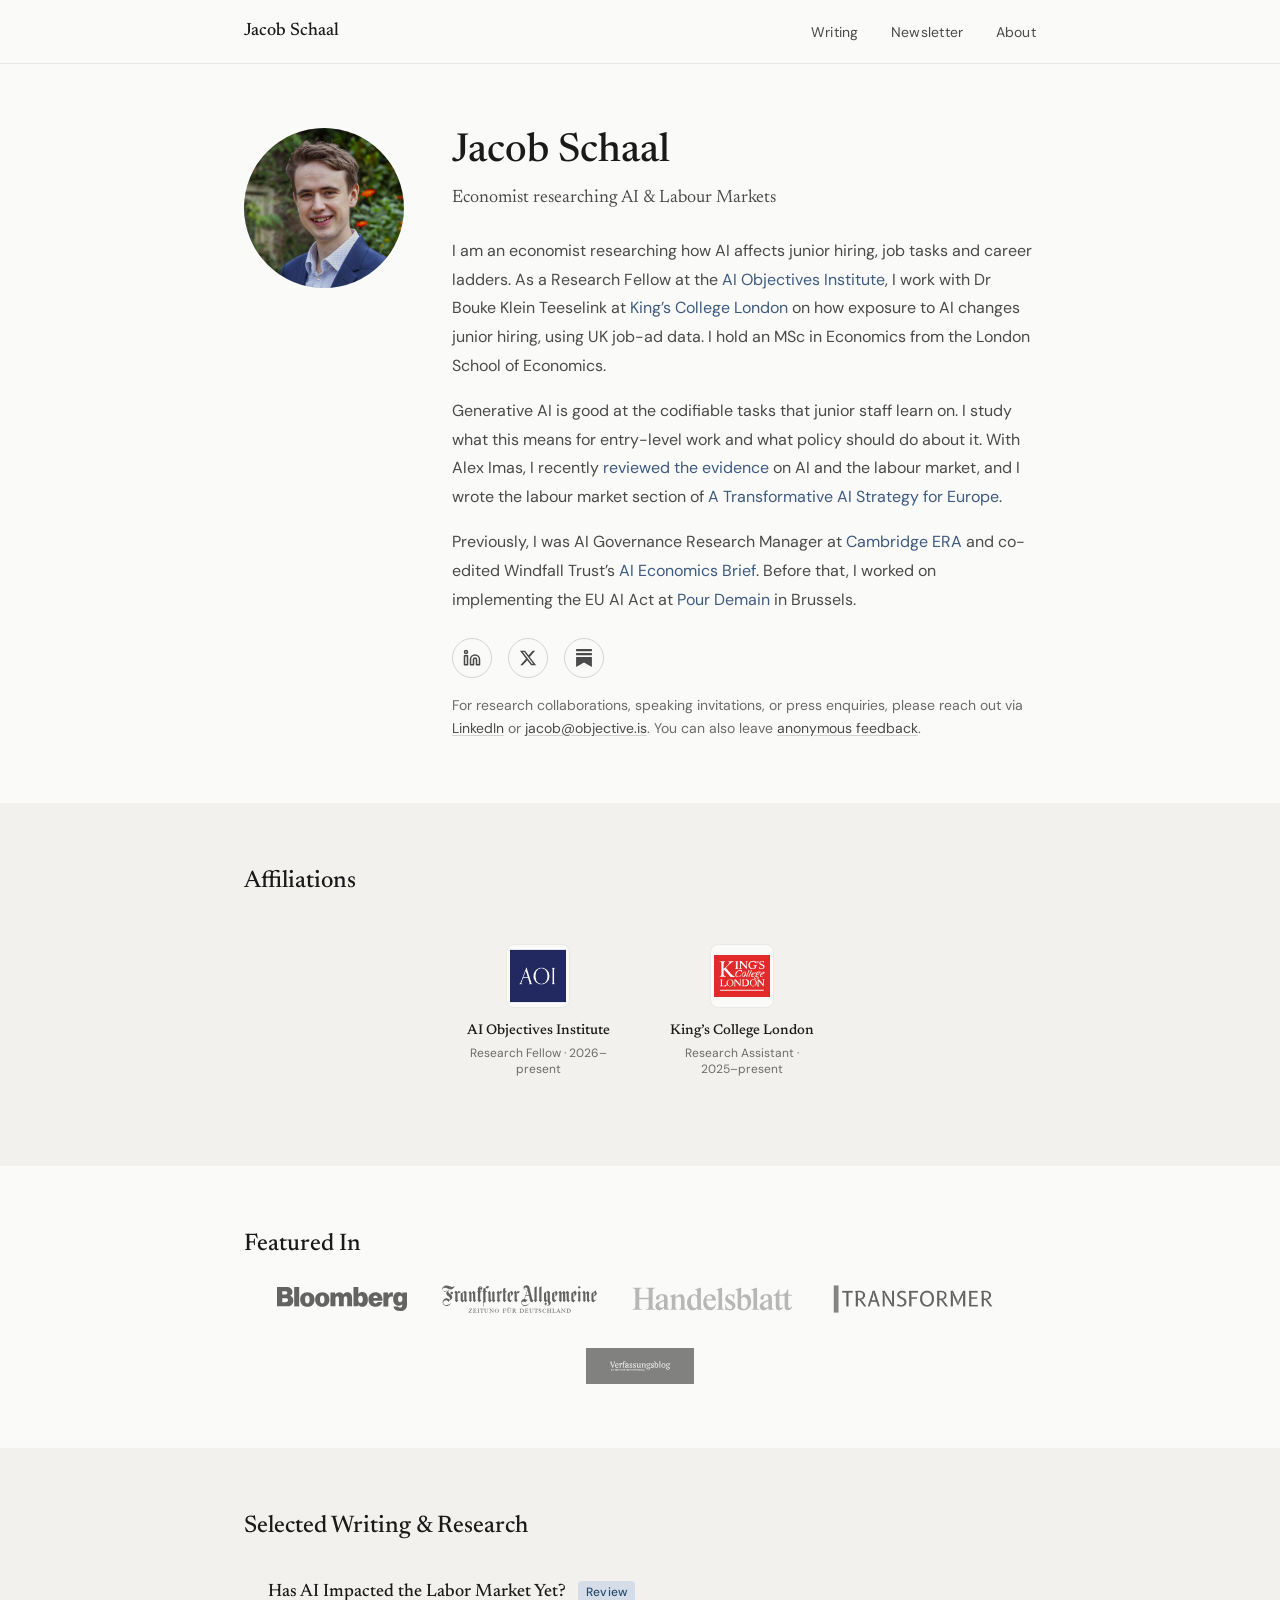
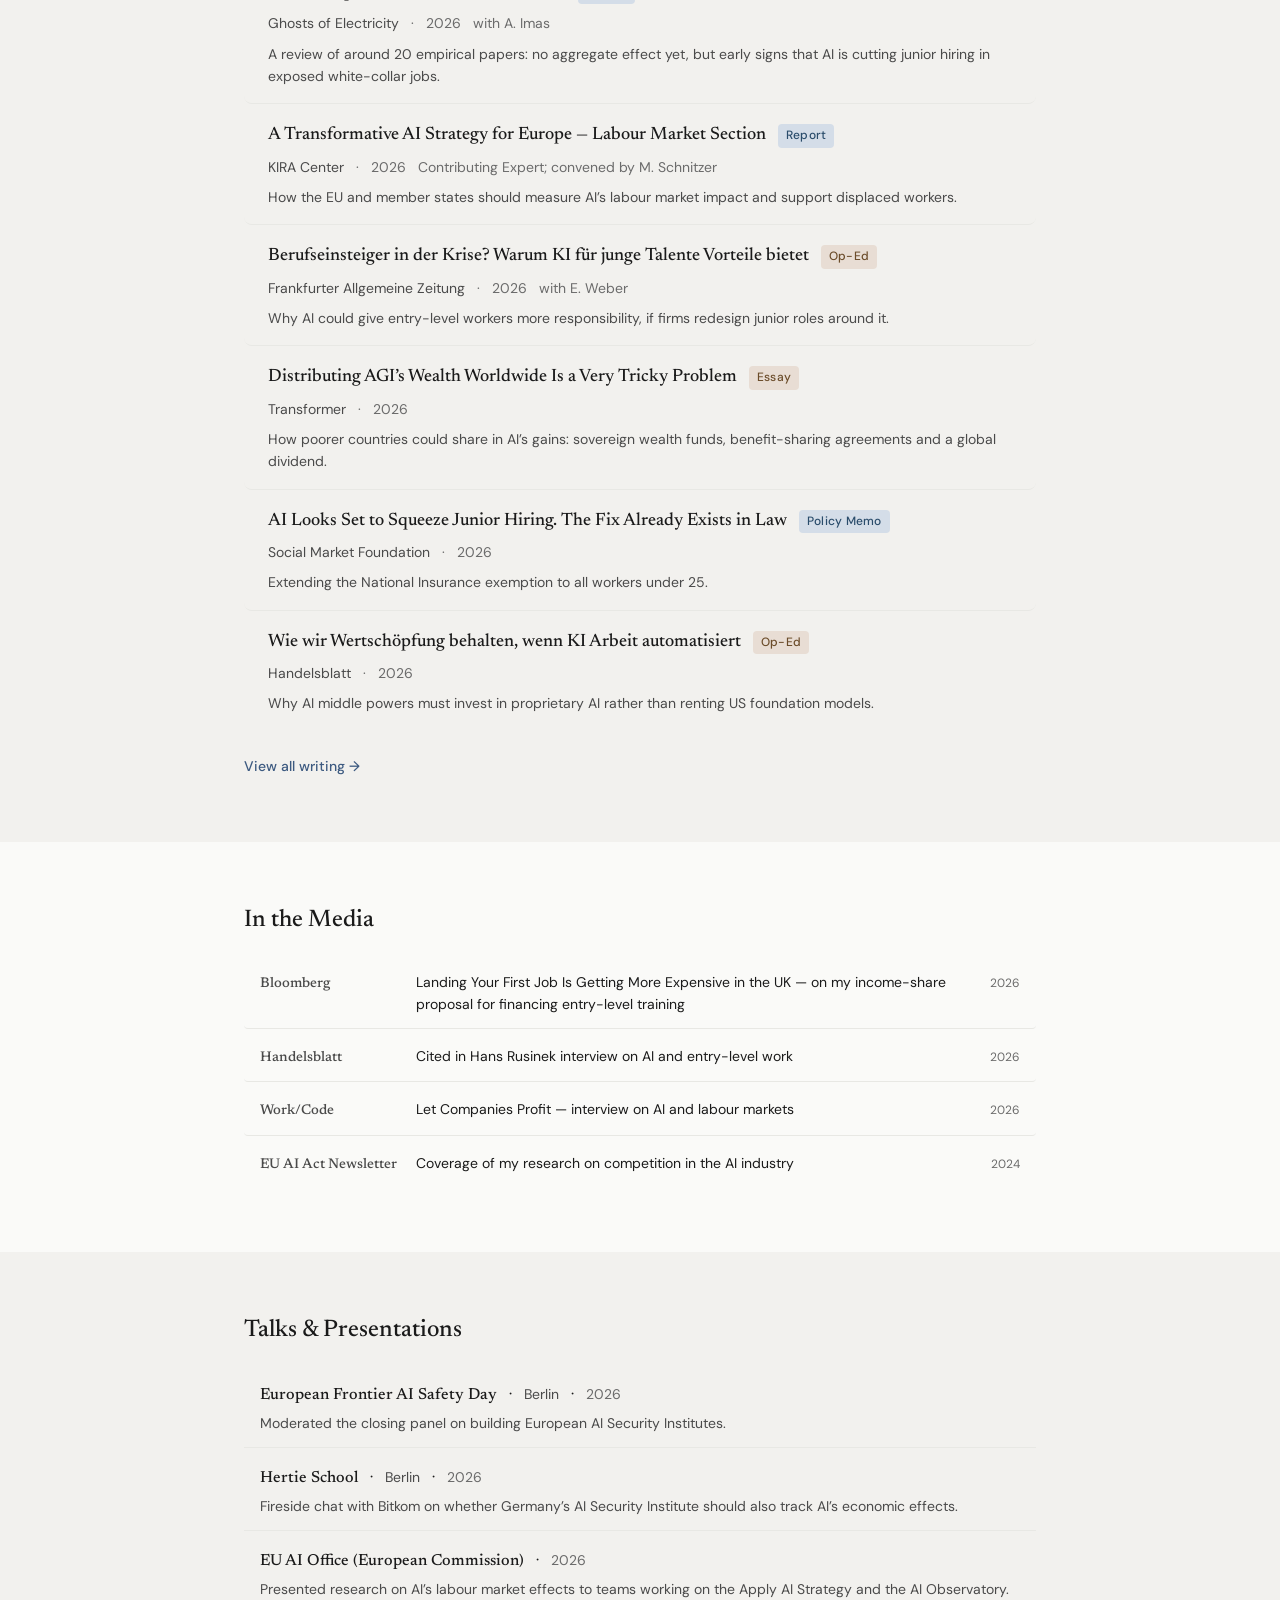
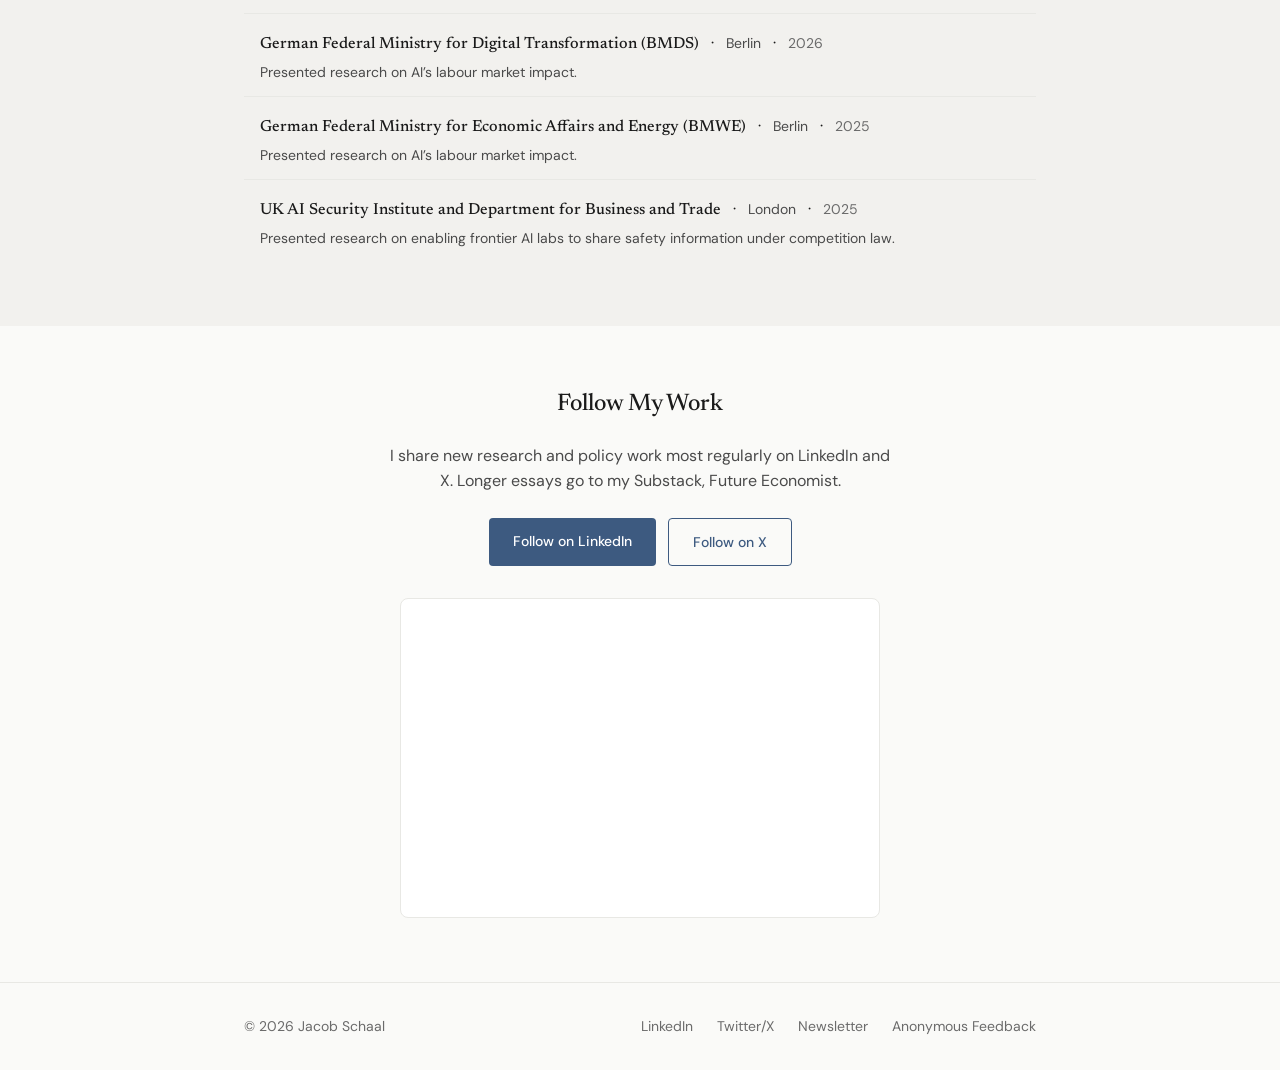
==== index.html @ 90c82501 "Trim homepage lists; KIRA Center as TAI venue; EU AI Office talk; drop TAI from logo bar Co-Authored" ====
<!DOCTYPE html>
<html lang="en">
<head>
  <meta charset="UTF-8">
  <meta name="viewport" content="width=device-width, initial-scale=1.0">
  <meta name="description" content="Jacob Schaal is an economist researching how AI affects junior hiring and job tasks, at the AI Objectives Institute and King's College London.">
  <title>Jacob Schaal — Economist, AI &amp; Labour Markets</title>
  <meta property="og:type" content="profile">
  <meta property="og:title" content="Jacob Schaal — Economist, AI &amp; Labour Markets">
  <meta property="og:description" content="Researching how AI affects junior hiring and job tasks, at the AI Objectives Institute and King's College London.">
  <meta property="og:url" content="https://jacobschaal.com/">
  <meta property="og:image" content="https://jacobschaal.com/assets/photo/portrait.jpg">
  <meta name="twitter:card" content="summary">
  <meta name="twitter:site" content="@FutureEconJacob">
  <script type="application/ld+json">
  {
    "@context": "https://schema.org",
    "@type": "Person",
    "name": "Jacob Schaal",
    "url": "https://jacobschaal.com/",
    "image": "https://jacobschaal.com/assets/photo/portrait.jpg",
    "jobTitle": "Economist",
    "description": "Economist researching how AI affects junior hiring, job tasks and career ladders.",
    "affiliation": [
      { "@type": "Organization", "name": "AI Objectives Institute", "url": "https://ai.objectives.institute/" },
      { "@type": "CollegeOrUniversity", "name": "King's College London", "url": "https://www.kcl.ac.uk/" }
    ],
    "alumniOf": [
      { "@type": "CollegeOrUniversity", "name": "London School of Economics and Political Science" },
      { "@type": "CollegeOrUniversity", "name": "Ludwig-Maximilians-Universität München" }
    ],
    "knowsAbout": ["Economics of artificial intelligence", "Labour economics", "AI governance"],
    "sameAs": [
      "https://www.linkedin.com/in/jacobschaal",
      "https://x.com/FutureEconJacob",
      "https://futureecon.substack.com/"
    ]
  }
  </script>
  <link rel="stylesheet" href="css/tokens.css">
  <link rel="stylesheet" href="css/base.css">
  <link rel="stylesheet" href="css/components.css">
  <link rel="stylesheet" href="css/responsive.css">
  <link rel="canonical" href="https://jacobschaal.com/" />
</head>
<body>

  <!-- Navigation -->
  <nav class="nav" role="navigation" aria-label="Main navigation">
    <div class="container nav__inner">
      <a href="./index.html" class="nav__logo">Jacob Schaal</a>
      <button class="nav__toggle" aria-label="Toggle menu" aria-expanded="false">
        <span class="nav__toggle-bar"></span>
        <span class="nav__toggle-bar"></span>
        <span class="nav__toggle-bar"></span>
      </button>
      <ul class="nav__links">
        <li><a href="./writing/index.html">Writing</a></li>
        <li><a href="https://futureecon.substack.com/" target="_blank" rel="noopener">Newsletter</a></li>
        <li><a href="./about/index.html">About</a></li>
      </ul>
    </div>
  </nav>

  <!-- Section 1: Hero -->
  <section id="hero" class="hero">
    <div class="container hero__inner">
      <div class="hero__photo">
        <img src="assets/photo/portrait.jpg" alt="Jacob Schaal">
      </div>
      <div class="hero__content">
        <h1 class="hero__name">Jacob Schaal</h1>
        <p class="hero__tagline">Economist researching AI &amp; Labour Markets</p>
        <div class="hero__bio">

          <p>I am an economist researching how AI affects junior hiring, job tasks
          and career ladders. As a Research Fellow at the
          <a href="https://ai.objectives.institute/" target="_blank" rel="noopener">AI Objectives Institute</a>,
          I work with Dr Bouke Klein Teeselink at
          <a href="https://www.kcl.ac.uk/" target="_blank" rel="noopener">King&rsquo;s College London</a>
          on how exposure to AI changes junior hiring, using UK job-ad data. I hold an MSc in Economics from the London School of Economics.</p>

          <p>Generative AI is good at the codifiable tasks that junior staff learn on. I study
          what this means for entry-level work and what policy should do about it. With Alex Imas, I recently
          <a href="https://aleximas.substack.com/p/has-ai-impacted-the-labor-market" target="_blank" rel="noopener">reviewed the evidence</a>
          on AI and the labour market, and I wrote the labour market section of
          <a href="https://transformative-ai.eu/" target="_blank" rel="noopener">A Transformative AI Strategy for Europe</a>.</p>

          <p>Previously, I was AI Governance Research Manager at
          <a href="https://www.erafellowship.org/" target="_blank" rel="noopener">Cambridge ERA</a> and
          co-edited Windfall Trust&rsquo;s
          <a href="https://windfalltrust.substack.com/s/ai-economics-brief" target="_blank" rel="noopener">AI Economics Brief</a>.
          Before that, I worked on implementing the EU AI Act at
          <a href="https://www.pourdemain.ngo/en" target="_blank" rel="noopener">Pour Demain</a> in Brussels.</p>
        </div>
        <div class="hero__social">
          <a href="https://www.linkedin.com/in/jacobschaal" aria-label="LinkedIn" target="_blank" rel="noopener">
            <svg viewBox="0 0 24 24" fill="none" stroke="currentColor" stroke-width="2" stroke-linecap="round" stroke-linejoin="round"><path d="M16 8a6 6 0 0 1 6 6v7h-4v-7a2 2 0 0 0-2-2 2 2 0 0 0-2 2v7h-4v-7a6 6 0 0 1 6-6z"/><rect x="2" y="9" width="4" height="12"/><circle cx="4" cy="4" r="2"/></svg>
          </a>
          <a href="https://x.com/FutureEconJacob" aria-label="Twitter/X" target="_blank" rel="noopener">
            <svg viewBox="0 0 24 24" fill="currentColor"><path d="M18.244 2.25h3.308l-7.227 8.26 8.502 11.24H16.17l-5.214-6.817L4.99 21.75H1.68l7.73-8.835L1.254 2.25H8.08l4.713 6.231zm-1.161 17.52h1.833L7.084 4.126H5.117z"/></svg>
          </a>
          <a href="https://futureecon.substack.com/" aria-label="Substack" target="_blank" rel="noopener">
            <svg viewBox="0 0 24 24" fill="currentColor"><path d="M22.539 8.242H1.46V5.406h21.08zM1.46 10.812V24L12 18.11 22.54 24V10.812zM22.54 0H1.46v2.836h21.08z"/></svg>
          </a>
        </div>
        <p class="hero__contact">For research collaborations, speaking invitations, or press enquiries, please reach out via <a href="https://www.linkedin.com/in/jacobschaal" target="_blank" rel="noopener">LinkedIn</a> or <a href="#" class="js-email" data-name="jacob" data-domain="objective.is">email</a>. You can also leave <a href="https://admonymous.co/jacobsch" target="_blank" rel="noopener">anonymous feedback</a>.</p>
      </div>
    </div>
  </section>

  <!-- Section 2: Affiliations -->
  <section id="affiliations" class="section--alt">
    <div class="container">
      <h2>Affiliations</h2>
      <div class="affiliations__grid">

        <a class="affiliation-card" href="https://ai.objectives.institute/" target="_blank" rel="noopener">
          <div class="affiliation-card__logo">
            <img src="assets/logos/aoi.png" alt="AI Objectives Institute" onerror="this.style.display='none';this.nextElementSibling.style.display='block';">
            <span style="display:none;">AOI</span>
          </div>
          <div class="affiliation-card__institution">AI Objectives Institute</div>
          <div class="affiliation-card__role">Research Fellow &middot; 2026&ndash;present</div>
        </a>

        <a class="affiliation-card" href="https://www.kcl.ac.uk/" target="_blank" rel="noopener">
          <div class="affiliation-card__logo">
            <img src="assets/logos/kcl.svg" alt="King's College London" onerror="this.style.display='none';this.nextElementSibling.style.display='block';">
            <span style="display:none;">King&rsquo;s College London</span>
          </div>
          <div class="affiliation-card__institution">King&rsquo;s College London</div>
          <div class="affiliation-card__role">Research Assistant &middot; 2025&ndash;present</div>
        </a>

      </div>
    </div>
  </section>

  <!-- Section 3: Featured In -->
  <section id="featured">
    <div class="container">
      <h2>Featured In</h2>
      <div class="logo-bar">
        <a class="logo-bar__item logo-bar__item--wordmark" href="https://www.bloomberg.com/news/articles/2026-08-16/landing-your-first-job-is-getting-more-expensive-in-the-uk" aria-label="Bloomberg" target="_blank" rel="noopener">
          <img src="assets/logos/bloomberg.svg" alt="Bloomberg" onerror="this.style.display='none';this.nextElementSibling.style.display='inline-block';">
          <span class="logo-bar__text" style="display:none;">Bloomberg</span>
        </a>
        <a class="logo-bar__item logo-bar__item--script" href="https://www.faz.net/pro/digitalwirtschaft/zukunft-der-arbeit/arbeitsmarkt-deutschland-muss-auf-automatisierung-von-einstiegsstellen-reagieren-110757587.html" aria-label="Frankfurter Allgemeine Zeitung" target="_blank" rel="noopener">
          <img src="assets/logos/faz-wordmark.svg" alt="FAZ" onerror="this.style.display='none';this.nextElementSibling.style.display='inline-block';">
          <span class="logo-bar__text" style="display:none;">FAZ</span>
        </a>
        <a class="logo-bar__item logo-bar__item--wordmark" href="https://www.handelsblatt.com/meinung/gastbeitraege/gastkommentar-wie-wir-wertschoepfung-behalten-wenn-ki-arbeit-automatisiert-1/100185402.html" aria-label="Handelsblatt" target="_blank" rel="noopener">
          <img src="assets/logos/handelsblatt.svg" alt="Handelsblatt" onerror="this.style.display='none';this.nextElementSibling.style.display='inline-block';">
          <span class="logo-bar__text" style="display:none;">Handelsblatt</span>
        </a>
        <a class="logo-bar__item logo-bar__item--script" href="https://www.transformernews.ai/p/distributing-agi-wealth-worldwide-difficult" aria-label="Transformer" target="_blank" rel="noopener">
          <img src="assets/logos/transformer.png" alt="Transformer" onerror="this.style.display='none';this.nextElementSibling.style.display='inline-block';">
          <span class="logo-bar__text" style="display:none;">Transformer</span>
        </a>
        <a class="logo-bar__item" href="https://verfassungsblog.de/searching-for-answers/" aria-label="Verfassungsblog" target="_blank" rel="noopener">
          <img src="assets/logos/verfassungsblog.svg" alt="Verfassungsblog" onerror="this.style.display='none';this.nextElementSibling.style.display='inline-block';">
          <span class="logo-bar__text" style="display:none;">Verfassungsblog</span>
        </a>
      </div>
    </div>
  </section>

  <!-- Section 4: Selected Writing & Research -->
  <section id="writing" class="section--alt">
    <div class="container">
      <h2>Selected Writing &amp; Research</h2>
      <div class="writing-list">

        <a class="writing-item" href="https://aleximas.substack.com/p/has-ai-impacted-the-labor-market" target="_blank" rel="noopener">
          <div class="writing-item__header">
            <span class="writing-item__title">Has AI Impacted the Labor Market Yet?</span>
            <span class="tag tag--policy-analysis">Review</span>
          </div>
          <div class="writing-item__meta">
            <span class="writing-item__venue">Ghosts of Electricity</span>
            <span class="writing-item__date">&middot;</span>
            <span class="writing-item__date">2026</span>
            <span class="writing-item__coauthors">with A. Imas</span>
          </div>
          <p class="writing-item__description">A review of around 20 empirical papers: no aggregate effect yet, but early signs that AI is cutting junior hiring in exposed white-collar jobs.</p>
        </a>

        <a class="writing-item" href="https://transformative-ai.eu/" target="_blank" rel="noopener">
          <div class="writing-item__header">
            <span class="writing-item__title">A Transformative AI Strategy for Europe &mdash; Labour Market Section</span>
            <span class="tag tag--policy-analysis">Report</span>
          </div>
          <div class="writing-item__meta">
            <span class="writing-item__venue">KIRA Center</span>
            <span class="writing-item__date">&middot;</span>
            <span class="writing-item__date">2026</span>
            <span class="writing-item__coauthors">Contributing Expert; convened by M. Schnitzer</span>
          </div>
          <p class="writing-item__description">How the EU and member states should measure AI&rsquo;s labour market impact and support displaced workers.</p>
        </a>

        <a class="writing-item" href="https://www.faz.net/aktuell/wirtschaft/kuenstliche-intelligenz/warum-junge-aerzte-und-juristen-dank-ki-ploetzlich-mehr-verantwortung-bekommen-accg-201001841.html" target="_blank" rel="noopener">
          <div class="writing-item__header">
            <span class="writing-item__title">Berufseinsteiger in der Krise? Warum KI f&uuml;r junge Talente Vorteile bietet</span>
            <span class="tag tag--op-ed">Op-Ed</span>
          </div>
          <div class="writing-item__meta">
            <span class="writing-item__venue">Frankfurter Allgemeine Zeitung</span>
            <span class="writing-item__date">&middot;</span>
            <span class="writing-item__date">2026</span>
            <span class="writing-item__coauthors">with E. Weber</span>
          </div>
          <p class="writing-item__description">Why AI could give entry-level workers more responsibility, if firms redesign junior roles around it.</p>
        </a>

        <a class="writing-item" href="https://www.transformernews.ai/p/distributing-agi-wealth-worldwide-difficult" target="_blank" rel="noopener">
          <div class="writing-item__header">
            <span class="writing-item__title">Distributing AGI&rsquo;s Wealth Worldwide Is a Very Tricky Problem</span>
            <span class="tag tag--op-ed">Essay</span>
          </div>
          <div class="writing-item__meta">
            <span class="writing-item__venue">Transformer</span>
            <span class="writing-item__date">&middot;</span>
            <span class="writing-item__date">2026</span>
          </div>
          <p class="writing-item__description">How poorer countries could share in AI&rsquo;s gains: sovereign wealth funds, benefit-sharing agreements and a global dividend.</p>
        </a>

        <a class="writing-item" href="https://www.smf.co.uk/opinion-and-analysis/ai-looks-set-to-squeeze-junior-hiring-the-fix-already-exists-in-law/" target="_blank" rel="noopener">
          <div class="writing-item__header">
            <span class="writing-item__title">AI Looks Set to Squeeze Junior Hiring. The Fix Already Exists in Law</span>
            <span class="tag tag--policy-analysis">Policy Memo</span>
          </div>
          <div class="writing-item__meta">
            <span class="writing-item__venue">Social Market Foundation</span>
            <span class="writing-item__date">&middot;</span>
            <span class="writing-item__date">2026</span>
          </div>
          <p class="writing-item__description">Extending the National Insurance exemption to all workers under 25.</p>
        </a>

        <a class="writing-item" href="https://www.handelsblatt.com/meinung/gastbeitraege/gastkommentar-wie-wir-wertschoepfung-behalten-wenn-ki-arbeit-automatisiert-1/100185402.html" target="_blank" rel="noopener">
          <div class="writing-item__header">
            <span class="writing-item__title">Wie wir Wertsch&ouml;pfung behalten, wenn KI Arbeit automatisiert</span>
            <span class="tag tag--op-ed">Op-Ed</span>
          </div>
          <div class="writing-item__meta">
            <span class="writing-item__venue">Handelsblatt</span>
            <span class="writing-item__date">&middot;</span>
            <span class="writing-item__date">2026</span>
          </div>
          <p class="writing-item__description">Why AI middle powers must invest in proprietary AI rather than renting US foundation models.</p>
        </a>

      </div>
      <a href="./writing/index.html" class="view-all-link">View all writing &rarr;</a>
    </div>
  </section>

  <!-- Section 5: In the Media -->
  <section id="media">
    <div class="container">
      <h2>In the Media</h2>
      <div class="media-list">

        <a class="media-item" href="https://www.bloomberg.com/news/articles/2026-08-16/landing-your-first-job-is-getting-more-expensive-in-the-uk" target="_blank" rel="noopener">
          <span class="media-item__outlet">Bloomberg</span>
          <span class="media-item__headline">Landing Your First Job Is Getting More Expensive in the UK &mdash; on my income-share proposal for financing entry-level training</span>
          <span class="media-item__date">2026</span>
        </a>

        <a class="media-item" href="https://www.handelsblatt.com/unternehmen/management/karriere-derzeit-tappen-viele-organisationen-in-die-effizienzfalle/100207232.html" target="_blank" rel="noopener">
          <span class="media-item__outlet">Handelsblatt</span>
          <span class="media-item__headline">Cited in Hans Rusinek interview on AI and entry-level work</span>
          <span class="media-item__date">2026</span>
        </a>

        <a class="media-item" href="https://workcode.substack.com/p/jacob-schaal-let-companies-profit" target="_blank" rel="noopener">
          <span class="media-item__outlet">Work/Code</span>
          <span class="media-item__headline">Let Companies Profit &mdash; interview on AI and labour markets</span>
          <span class="media-item__date">2026</span>
        </a>

        <a class="media-item" href="https://artificialintelligenceact.substack.com/p/the-eu-ai-act-newsletter-54-ai-office" target="_blank" rel="noopener">
          <span class="media-item__outlet">EU AI Act Newsletter</span>
          <span class="media-item__headline">Coverage of my research on competition in the AI industry</span>
          <span class="media-item__date">2024</span>
        </a>

      </div>
    </div>
  </section>

  <!-- Section 6: Talks & Presentations -->
  <section id="talks" class="section--alt">
    <div class="container">
      <h2>Talks &amp; Presentations</h2>
      <div class="talks-list">

        <div class="talk-item">
          <div class="talk-item__header">
            <span class="talk-item__event">European Frontier AI Safety Day</span>
            &middot;
            <span class="talk-item__location">Berlin</span>
            &middot;
            <span class="talk-item__date">2026</span>
          </div>
          <p class="talk-item__description">Moderated the closing panel on building European AI Security Institutes.</p>
        </div>

        <div class="talk-item">
          <div class="talk-item__header">
            <span class="talk-item__event">Hertie School</span>
            &middot;
            <span class="talk-item__location">Berlin</span>
            &middot;
            <span class="talk-item__date">2026</span>
          </div>
          <p class="talk-item__description">Fireside chat with Bitkom on whether Germany&rsquo;s AI Security Institute should also track AI&rsquo;s economic effects.</p>
        </div>

        <div class="talk-item">
          <div class="talk-item__header">
            <span class="talk-item__event">EU AI Office (European Commission)</span>
            &middot;
            <span class="talk-item__date">2026</span>
          </div>
          <p class="talk-item__description">Presented research on AI&rsquo;s labour market effects to teams working on the Apply AI Strategy and the AI Observatory.</p>
        </div>

        <div class="talk-item">
          <div class="talk-item__header">
            <span class="talk-item__event">German Federal Ministry for Digital Transformation (BMDS)</span>
            &middot;
            <span class="talk-item__location">Berlin</span>
            &middot;
            <span class="talk-item__date">2026</span>
          </div>
          <p class="talk-item__description">Presented research on AI&rsquo;s labour market impact.</p>
        </div>

        <div class="talk-item">
          <div class="talk-item__header">
            <span class="talk-item__event">German Federal Ministry for Economic Affairs and Energy (BMWE)</span>
            &middot;
            <span class="talk-item__location">Berlin</span>
            &middot;
            <span class="talk-item__date">2025</span>
          </div>
          <p class="talk-item__description">Presented research on AI&rsquo;s labour market impact.</p>
        </div>

        <div class="talk-item">
          <div class="talk-item__header">
            <span class="talk-item__event">UK AI Security Institute and Department for Business and Trade</span>
            &middot;
            <span class="talk-item__location">London</span>
            &middot;
            <span class="talk-item__date">2025</span>
          </div>
          <p class="talk-item__description">Presented research on enabling frontier AI labs to share safety information under competition law.</p>
        </div>

      </div>
    </div>
  </section>

  <!-- Section 8: Follow -->
  <section id="newsletter">
    <div class="container newsletter__inner">
      <h2>Follow My Work</h2>
      <p class="newsletter__description">I share new research and policy work most regularly on LinkedIn and X. Longer essays go to my Substack, Future Economist.</p>
      <div class="newsletter__buttons">
        <a href="https://www.linkedin.com/in/jacobschaal" class="btn btn--primary" target="_blank" rel="noopener">Follow on LinkedIn</a>
        <a href="https://x.com/FutureEconJacob" class="btn btn--secondary" target="_blank" rel="noopener">Follow on X</a>
      </div>
      <iframe class="newsletter__embed" src="https://futureecon.substack.com/embed" title="Subscribe to Future Economist" width="480" height="320" frameborder="0" scrolling="no" loading="lazy"></iframe>
    </div>
  </section>

  <!-- Footer -->
  <footer class="footer">
    <div class="container footer__inner">
      <p class="footer__copy">&copy; 2026 Jacob Schaal</p>
      <div class="footer__links">
        <a href="https://www.linkedin.com/in/jacobschaal" aria-label="LinkedIn" target="_blank" rel="noopener">LinkedIn</a>
        <a href="https://x.com/FutureEconJacob" aria-label="Twitter/X" target="_blank" rel="noopener">Twitter/X</a>
        <a href="https://futureecon.substack.com/" aria-label="Newsletter" target="_blank" rel="noopener">Newsletter</a>
        <a href="https://admonymous.co/jacobsch" aria-label="Anonymous Feedback" target="_blank" rel="noopener">Anonymous Feedback</a>
      </div>
    </div>
  </footer>

  <script src="js/main.js"></script>
  <script>
    document.querySelectorAll('.js-email').forEach(function(el) {
      var name = el.getAttribute('data-name');
      var domain = el.getAttribute('data-domain');
      var addr = name + '@' + domain;
      el.href = 'mailto:' + addr;
      el.textContent = addr;
    });
  </script>
</body>
</html>
---- css/tokens.css ----
:root {
  /* Colours */
  --bg-primary: #FAFAF8;
  --bg-section-alt: #F2F1EE;
  --bg-card: #FFFFFF;
  --text-primary: #1a1a1a;
  --text-secondary: #4a4a4a;
  --text-muted: #6b6b6b;
  --accent: #3d5a80;
  --accent-hover: #2c4460;
  --border: #d4d4cf;
  --border-light: #e8e8e4;

  /* Tag colours */
  --tag-op-ed: #e8ddd4;
  --tag-op-ed-text: #6b4c2a;
  --tag-policy: #d4dde8;
  --tag-policy-text: #2a4c6b;
  --tag-working-paper: #e0e0dc;
  --tag-working-paper-text: #4a4a4a;
  --tag-newsletter: #d4e8db;
  --tag-newsletter-text: #2a6b3d;
  --tag-thesis: #e0d4e8;
  --tag-thesis-text: #4c2a6b;
  --tag-report: #d4e2e8;
  --tag-report-text: #2a5a6b;

  /* Typography */
  --font-heading: 'Newsreader', Georgia, 'Times New Roman', serif;
  --font-body: 'DM Sans', -apple-system, BlinkMacSystemFont, 'Segoe UI', sans-serif;
  --font-mono: 'JetBrains Mono', 'Fira Code', monospace;

  --fs-xs: 0.75rem;
  --fs-sm: 0.875rem;
  --fs-base: 1rem;
  --fs-lg: 1.125rem;
  --fs-xl: 1.25rem;
  --fs-2xl: 1.5rem;
  --fs-3xl: 2rem;
  --fs-4xl: 2.5rem;

  --lh-tight: 1.2;
  --lh-normal: 1.6;
  --lh-relaxed: 1.8;

  --fw-normal: 400;
  --fw-medium: 500;
  --fw-semibold: 600;

  /* Spacing */
  --sp-1: 0.25rem;
  --sp-2: 0.5rem;
  --sp-3: 0.75rem;
  --sp-4: 1rem;
  --sp-6: 1.5rem;
  --sp-8: 2rem;
  --sp-12: 3rem;
  --sp-16: 4rem;
  --sp-24: 6rem;

  /* Layout */
  --container-max: 840px;
  --container-wide: 960px;
  --nav-height: 64px;

  /* Transitions */
  --transition-fast: 0.15s ease;
  --transition-base: 0.3s ease;

  /* Borders */
  --radius-sm: 4px;
  --radius-md: 8px;
  --radius-lg: 12px;
  --radius-full: 50%;
}
---- css/base.css ----
@import url('https://fonts.googleapis.com/css2?family=DM+Sans:ital,wght@0,400;0,500;0,600;1,400&family=Newsreader:ital,wght@0,400;0,500;0,600;1,400&display=swap');

/* Reset */
*,
*::before,
*::after {
  margin: 0;
  padding: 0;
  box-sizing: border-box;
}

html {
  scroll-behavior: smooth;
  -webkit-text-size-adjust: 100%;
}

body {
  font-family: var(--font-body);
  font-size: var(--fs-base);
  line-height: var(--lh-normal);
  color: var(--text-primary);
  background-color: var(--bg-primary);
  -webkit-font-smoothing: antialiased;
  -moz-osx-font-smoothing: grayscale;
}

img, svg {
  display: block;
  max-width: 100%;
}

a {
  color: var(--accent);
  text-decoration: none;
  transition: color var(--transition-fast);
}

a:hover {
  color: var(--accent-hover);
}

ul, ol {
  list-style: none;
}

button {
  font-family: inherit;
  cursor: pointer;
  border: none;
  background: none;
}

/* Typography */
h1, h2, h3, h4 {
  font-family: var(--font-heading);
  font-weight: var(--fw-medium);
  line-height: var(--lh-tight);
  color: var(--text-primary);
}

h1 {
  font-size: var(--fs-4xl);
}

h2 {
  font-size: var(--fs-2xl);
  margin-bottom: var(--sp-6);
}

h3 {
  font-size: var(--fs-xl);
  margin-bottom: var(--sp-3);
}

p {
  margin-bottom: var(--sp-4);
}

p:last-child {
  margin-bottom: 0;
}

strong {
  font-weight: var(--fw-semibold);
}

/* Layout */
.container {
  max-width: var(--container-max);
  margin: 0 auto;
  padding: 0 var(--sp-6);
}

.container--wide {
  max-width: var(--container-wide);
}

section {
  padding: var(--sp-16) 0;
}

section:first-of-type {
  padding-top: calc(var(--nav-height) + var(--sp-16));
}

/* Section with alternating background */
.section--alt {
  background-color: var(--bg-section-alt);
}

/* Utility */
.sr-only {
  position: absolute;
  width: 1px;
  height: 1px;
  padding: 0;
  margin: -1px;
  overflow: hidden;
  clip: rect(0, 0, 0, 0);
  white-space: nowrap;
  border: 0;
}

.text-secondary {
  color: var(--text-secondary);
}

.text-muted {
  color: var(--text-muted);
}
---- css/components.css ----
/* ========================================
   Navigation
   ======================================== */

.nav {
  position: fixed;
  top: 0;
  left: 0;
  right: 0;
  z-index: 100;
  background-color: var(--bg-primary);
  border-bottom: 1px solid var(--border-light);
  height: var(--nav-height);
  display: flex;
  align-items: center;
}

.nav__inner {
  display: flex;
  align-items: center;
  justify-content: space-between;
  width: 100%;
}

.nav__logo {
  font-family: var(--font-heading);
  font-size: var(--fs-lg);
  font-weight: var(--fw-medium);
  color: var(--text-primary);
  text-decoration: none;
}

.nav__logo:hover {
  color: var(--accent);
}

.nav__links {
  display: flex;
  gap: var(--sp-8);
}

.nav__links a {
  font-size: var(--fs-sm);
  color: var(--text-secondary);
  text-decoration: none;
  letter-spacing: 0.02em;
  transition: color var(--transition-fast);
}

.nav__links a:hover {
  color: var(--text-primary);
}

.nav__toggle {
  display: none;
  flex-direction: column;
  gap: 5px;
  padding: var(--sp-2);
}

.nav__toggle-bar {
  display: block;
  width: 22px;
  height: 2px;
  background-color: var(--text-primary);
  transition: transform var(--transition-base), opacity var(--transition-base);
}

/* ========================================
   Hero
   ======================================== */

.hero__inner {
  display: flex;
  gap: var(--sp-12);
  align-items: flex-start;
}

.hero__photo {
  width: 160px;
  height: 160px;
  min-width: 160px;
  border-radius: var(--radius-full);
  background-color: var(--border);
  display: flex;
  align-items: center;
  justify-content: center;
  font-family: var(--font-heading);
  font-size: 2.5rem;
  color: var(--text-secondary);
  user-select: none;
  overflow: hidden;
}

.hero__photo img {
  width: 100%;
  height: 100%;
  object-fit: cover;
}

.hero__photo-fallback {
  display: none;
  align-items: center;
  justify-content: center;
  width: 100%;
  height: 100%;
}

.hero__name {
  margin-bottom: var(--sp-2);
}

.hero__tagline {
  font-size: var(--fs-lg);
  color: var(--text-secondary);
  margin-bottom: var(--sp-6);
  font-family: var(--font-heading);
}

.hero__bio p {
  color: var(--text-secondary);
  line-height: var(--lh-relaxed);
}

.hero__social {
  display: flex;
  gap: var(--sp-4);
  margin-top: var(--sp-6);
}

.hero__social a {
  display: flex;
  align-items: center;
  justify-content: center;
  width: 40px;
  height: 40px;
  border-radius: var(--radius-full);
  border: 1px solid var(--border);
  color: var(--text-secondary);
  transition: color var(--transition-fast), border-color var(--transition-fast), background-color var(--transition-fast);
}

.hero__social a:hover {
  color: var(--accent);
  border-color: var(--accent);
  background-color: rgba(61, 90, 128, 0.05);
}

.hero__social svg {
  width: 18px;
  height: 18px;
}

.hero__contact {
  margin-top: var(--sp-4);
  font-size: var(--fs-sm);
  color: var(--text-muted);
}

.hero__contact a {
  color: var(--text-secondary);
  text-decoration: underline;
  text-decoration-color: var(--border);
  text-underline-offset: 2px;
}

.hero__contact a:hover {
  color: var(--accent);
  text-decoration-color: var(--accent);
}

/* ========================================
   Affiliations
   ======================================== */

.affiliations__grid {
  display: flex;
  flex-wrap: wrap;
  gap: var(--sp-6);
  justify-content: center;
}

.affiliation-card {
  display: flex;
  flex-direction: column;
  align-items: center;
  text-align: center;
  padding: var(--sp-6) var(--sp-4);
  min-width: 140px;
  max-width: 180px;
  text-decoration: none;
  color: var(--text-primary);
  transition: transform var(--transition-fast);
}

.affiliation-card:hover {
  transform: translateY(-2px);
  color: var(--text-primary);
}

.affiliation-card__logo {
  width: 64px;
  height: 64px;
  border-radius: var(--radius-md);
  background-color: var(--bg-primary);
  border: 1px solid var(--border-light);
  display: flex;
  align-items: center;
  justify-content: center;
  margin-bottom: var(--sp-3);
  overflow: hidden;
}

.affiliation-card__logo img {
  max-width: 56px;
  max-height: 56px;
  object-fit: contain;
}

.affiliation-card__logo span {
  font-size: var(--fs-xs);
  color: var(--text-muted);
  text-align: center;
  line-height: 1.2;
  padding: var(--sp-1);
}

.affiliation-card__institution {
  font-family: var(--font-heading);
  font-size: var(--fs-sm);
  font-weight: var(--fw-medium);
  margin-bottom: var(--sp-1);
}

.affiliation-card__role {
  font-size: var(--fs-xs);
  color: var(--text-muted);
  line-height: 1.3;
}

.affiliation-card__period {
  font-size: var(--fs-xs);
  color: var(--text-muted);
  margin-top: var(--sp-1);
}

/* ========================================
   Logo Bar (Featured In)
   ======================================== */

.logo-bar {
  display: flex;
  flex-wrap: wrap;
  align-items: center;
  justify-content: center;
  gap: var(--sp-8);
}

.logo-bar__item {
  display: flex;
  align-items: center;
  justify-content: center;
  text-decoration: none;
  transition: transform var(--transition-fast);
}

.logo-bar__item:hover {
  transform: translateY(-1px);
}

.logo-bar__item img {
  height: 36px;
  width: auto;
  filter: grayscale(100%);
  opacity: 0.6;
  transition: filter var(--transition-base), opacity var(--transition-base);
}

.logo-bar__item--wordmark img {
  height: 24px;
}

.logo-bar__item--script img {
  height: 34px;
}


.logo-bar__item:hover img {
  filter: grayscale(0%);
  opacity: 1;
}

/* Text-based logo placeholder */
.logo-bar__text {
  font-family: var(--font-heading);
  font-size: var(--fs-sm);
  font-weight: var(--fw-medium);
  color: var(--text-muted);
  padding: var(--sp-2) var(--sp-4);
  border: 1px solid var(--border-light);
  border-radius: var(--radius-sm);
  white-space: nowrap;
  transition: color var(--transition-base), border-color var(--transition-base);
}

.logo-bar__item:hover .logo-bar__text {
  color: var(--text-primary);
  border-color: var(--border);
}

/* ========================================
   Writing List (Selected Writing)
   ======================================== */

.writing-list {
  display: flex;
  flex-direction: column;
  gap: var(--sp-1);
}

.writing-item {
  display: block;
  padding: var(--sp-4) var(--sp-6);
  border-radius: var(--radius-md);
  text-decoration: none;
  color: var(--text-primary);
  transition: background-color var(--transition-fast);
  border-bottom: 1px solid var(--border-light);
}

.writing-item:last-child {
  border-bottom: none;
}

.writing-item:hover {
  background-color: rgba(61, 90, 128, 0.04);
  color: var(--text-primary);
}

.writing-item__header {
  display: flex;
  align-items: baseline;
  gap: var(--sp-3);
  margin-bottom: var(--sp-1);
  flex-wrap: wrap;
}

.writing-item__title {
  font-family: var(--font-heading);
  font-size: var(--fs-lg);
  font-weight: var(--fw-medium);
  line-height: var(--lh-tight);
}

.writing-item__meta {
  display: flex;
  align-items: center;
  gap: var(--sp-3);
  margin-top: var(--sp-2);
}

.writing-item__venue {
  font-size: var(--fs-sm);
  color: var(--text-secondary);
}

.writing-item__date {
  font-size: var(--fs-sm);
  color: var(--text-muted);
}

.writing-item__coauthors {
  font-size: var(--fs-sm);
  color: var(--text-muted);
}

.writing-item__description {
  font-size: var(--fs-sm);
  color: var(--text-secondary);
  margin-top: var(--sp-2);
  line-height: var(--lh-normal);
}

/* Type Tags */
.tag {
  display: inline-block;
  font-size: var(--fs-xs);
  font-weight: var(--fw-medium);
  padding: 2px 8px;
  border-radius: var(--radius-sm);
  letter-spacing: 0.02em;
  white-space: nowrap;
}

.tag--op-ed {
  background-color: var(--tag-op-ed);
  color: var(--tag-op-ed-text);
}

.tag--policy-analysis,
.tag--policy-brief,
.tag--policy-contribution,
.tag--standards-work {
  background-color: var(--tag-policy);
  color: var(--tag-policy-text);
}

.tag--working-paper,
.tag--research-in-progress,
.tag--conference-paper {
  background-color: var(--tag-working-paper);
  color: var(--tag-working-paper-text);
}

.tag--newsletter {
  background-color: var(--tag-newsletter);
  color: var(--tag-newsletter-text);
}

.tag--thesis {
  background-color: var(--tag-thesis);
  color: var(--tag-thesis-text);
}

.tag--report {
  background-color: var(--tag-report);
  color: var(--tag-report-text);
}

.view-all-link {
  display: inline-block;
  margin-top: var(--sp-6);
  font-size: var(--fs-sm);
  font-weight: var(--fw-medium);
  color: var(--accent);
}

.view-all-link:hover {
  color: var(--accent-hover);
}

/* ========================================
   Media List (In the Media)
   ======================================== */

.media-list {
  display: flex;
  flex-direction: column;
  gap: var(--sp-1);
}

.media-item {
  display: flex;
  align-items: baseline;
  gap: var(--sp-4);
  padding: var(--sp-3) var(--sp-4);
  border-radius: var(--radius-sm);
  text-decoration: none;
  color: var(--text-primary);
  transition: background-color var(--transition-fast);
  border-bottom: 1px solid var(--border-light);
}

.media-item:last-child {
  border-bottom: none;
}

.media-item:hover {
  background-color: rgba(61, 90, 128, 0.04);
  color: var(--text-primary);
}

.media-item__outlet {
  font-family: var(--font-heading);
  font-size: var(--fs-sm);
  font-weight: var(--fw-medium);
  min-width: 140px;
  color: var(--text-secondary);
}

.media-item__headline {
  font-size: var(--fs-sm);
  color: var(--text-primary);
  flex: 1;
}

.media-item__date {
  font-size: var(--fs-xs);
  color: var(--text-muted);
  white-space: nowrap;
}

/* ========================================
   Talks List
   ======================================== */

.talks-list {
  display: flex;
  flex-direction: column;
  gap: var(--sp-1);
}

.talk-item {
  padding: var(--sp-3) var(--sp-4);
  border-bottom: 1px solid var(--border-light);
}

.talk-item:last-child {
  border-bottom: none;
}

.talk-item__header {
  display: flex;
  align-items: baseline;
  gap: var(--sp-3);
  flex-wrap: wrap;
}

.talk-item__event {
  font-family: var(--font-heading);
  font-weight: var(--fw-medium);
  font-size: var(--fs-base);
}

.talk-item__location {
  font-size: var(--fs-sm);
  color: var(--text-secondary);
}

.talk-item__date {
  font-size: var(--fs-sm);
  color: var(--text-muted);
}

.talk-item__description {
  font-size: var(--fs-sm);
  color: var(--text-secondary);
  margin-top: var(--sp-1);
}

/* ========================================
   Research Interests
   ======================================== */

.research-text {
  max-width: 680px;
}

.research-text p {
  color: var(--text-secondary);
  line-height: var(--lh-relaxed);
  font-size: var(--fs-lg);
}

.research-text strong {
  color: var(--text-primary);
}

/* ========================================
   Newsletter CTA
   ======================================== */

.newsletter__inner {
  text-align: center;
  max-width: 560px;
  margin: 0 auto;
}

.newsletter__description {
  color: var(--text-secondary);
  margin-bottom: var(--sp-6);
}

.btn {
  display: inline-block;
  padding: var(--sp-3) var(--sp-6);
  border-radius: var(--radius-sm);
  font-size: var(--fs-sm);
  font-weight: var(--fw-medium);
  text-decoration: none;
  transition: background-color var(--transition-fast), color var(--transition-fast);
}

.btn--primary {
  background-color: var(--accent);
  color: #fff;
}

.btn--primary:hover {
  background-color: var(--accent-hover);
  color: #fff;
}

.btn--secondary {
  border: 1px solid var(--accent);
  color: var(--accent);
}

.btn--secondary:hover {
  background-color: var(--accent);
  color: #fff;
}

.newsletter__buttons {
  display: flex;
  flex-wrap: wrap;
  justify-content: center;
  gap: var(--sp-3);
  margin-bottom: var(--sp-8);
}

.newsletter__embed {
  display: block;
  width: 100%;
  max-width: 480px;
  margin: 0 auto;
  border: 1px solid var(--border-light);
  border-radius: var(--radius-md);
  background: #fff;
}

/* ========================================
   Footer
   ======================================== */

.footer {
  padding: var(--sp-8) 0;
  border-top: 1px solid var(--border-light);
}

.footer__inner {
  display: flex;
  justify-content: space-between;
  align-items: center;
}

.footer__copy {
  font-size: var(--fs-sm);
  color: var(--text-muted);
  margin-bottom: 0;
}

.footer__links {
  display: flex;
  gap: var(--sp-6);
}

.footer__links a {
  font-size: var(--fs-sm);
  color: var(--text-muted);
}

.footer__links a:hover {
  color: var(--text-primary);
}

/* ========================================
   Writing Page (Full List)
   ======================================== */

.writing-page__category {
  margin-bottom: var(--sp-12);
}

.writing-page__category h3 {
  font-family: var(--font-heading);
  font-size: var(--fs-xl);
  margin-bottom: var(--sp-4);
  padding-bottom: var(--sp-2);
  border-bottom: 1px solid var(--border);
}

/* ========================================
   About Page
   ======================================== */

.about-content {
  max-width: 680px;
}

.about-content h2 {
  margin-top: var(--sp-12);
}

.about-content h2:first-child {
  margin-top: 0;
}

.about-content p {
  color: var(--text-secondary);
  line-height: var(--lh-relaxed);
}

.about-content ul {
  list-style: disc;
  padding-left: var(--sp-6);
  margin-bottom: var(--sp-4);
}

.about__photo {
  margin: 2.5rem 0;
}

.about__photo figcaption {
  font-size: 0.85rem;
  color: var(--color-text-secondary);
  margin-top: 0.5rem;
  text-align: center;
}

.about__photo img {
  display: block;
  margin: 0 auto;
}
.about-content li {
  color: var(--text-secondary);
  line-height: var(--lh-relaxed);
  margin-bottom: var(--sp-2);
}
---- css/responsive.css ----
/* ========================================
   Page Header (for subpages)
   ======================================== */

.page-header {
  padding-top: calc(var(--nav-height) + var(--sp-12));
  padding-bottom: var(--sp-8);
}

.page-header h1 {
  margin-bottom: var(--sp-2);
}

.page-header p {
  font-size: var(--fs-lg);
  max-width: 560px;
}

/* ========================================
   Tablet (max-width: 1024px)
   ======================================== */

@media (max-width: 1024px) {
  .hero__inner {
    gap: var(--sp-8);
  }

  .affiliations__grid {
    gap: var(--sp-4);
  }

  .logo-bar {
    gap: var(--sp-6);
  }
}

/* ========================================
   Mobile (max-width: 768px)
   ======================================== */

@media (max-width: 768px) {
  /* Nav */
  .nav__toggle {
    display: flex;
  }

  .nav__links {
    display: none;
    position: absolute;
    top: var(--nav-height);
    left: 0;
    right: 0;
    background-color: var(--bg-primary);
    border-bottom: 1px solid var(--border-light);
    flex-direction: column;
    padding: var(--sp-4) var(--sp-6);
    gap: var(--sp-4);
  }

  .nav__links--open {
    display: flex;
  }

  .nav__toggle--open .nav__toggle-bar:nth-child(1) {
    transform: translateY(7px) rotate(45deg);
  }

  .nav__toggle--open .nav__toggle-bar:nth-child(2) {
    opacity: 0;
  }

  .nav__toggle--open .nav__toggle-bar:nth-child(3) {
    transform: translateY(-7px) rotate(-45deg);
  }

  /* Typography */
  h1 {
    font-size: var(--fs-3xl);
  }

  h2 {
    font-size: var(--fs-xl);
  }

  /* Hero */
  .hero__inner {
    flex-direction: column;
    align-items: center;
    text-align: center;
  }

  .hero__photo {
    width: 120px;
    height: 120px;
    min-width: 120px;
    font-size: 2rem;
  }

  .hero__contact {
    text-align: center;
  }

  .hero__social {
    justify-content: center;
  }

  /* Affiliations */
  .affiliations__grid {
    gap: var(--sp-4);
  }

  .affiliation-card {
    min-width: 120px;
    max-width: 150px;
    padding: var(--sp-4) var(--sp-3);
  }

  .affiliation-card__logo {
    width: 48px;
    height: 48px;
  }

  /* Logo bar */
  .logo-bar {
    flex-wrap: nowrap;
    overflow-x: auto;
    justify-content: flex-start;
    gap: var(--sp-4);
    padding-bottom: var(--sp-2);
    scroll-snap-type: x mandatory;
    -webkit-overflow-scrolling: touch;
  }

  .logo-bar__item {
    scroll-snap-align: start;
    flex-shrink: 0;
  }

  /* Media items — stack on mobile */
  .media-item {
    flex-direction: column;
    gap: var(--sp-1);
  }

  .media-item__outlet {
    min-width: unset;
  }

  /* Footer */
  .footer__inner {
    flex-direction: column;
    gap: var(--sp-4);
    text-align: center;
  }

  /* About page hero */
  .about-content .hero__inner {
    flex-direction: column;
    align-items: center;
    text-align: center;
  }
}

/* ========================================
   Small Mobile (max-width: 480px)
   ======================================== */

@media (max-width: 480px) {
  .container {
    padding: 0 var(--sp-4);
  }

  section {
    padding: var(--sp-8) 0;
  }

  section:first-of-type {
    padding-top: calc(var(--nav-height) + var(--sp-8));
  }

  .page-header {
    padding-top: calc(var(--nav-height) + var(--sp-8));
    padding-bottom: var(--sp-4);
  }

  h1 {
    font-size: var(--fs-2xl);
  }

  .writing-item {
    padding: var(--sp-3) var(--sp-3);
  }

  .writing-item__header {
    flex-direction: column;
    gap: var(--sp-2);
  }

  .writing-item__title {
    font-size: var(--fs-base);
  }

  .talk-item {
    padding: var(--sp-3);
  }

  .talk-item__header {
    flex-direction: column;
    gap: var(--sp-1);
  }

  .affiliations__grid {
    flex-direction: column;
    align-items: center;
  }

  .affiliation-card {
    max-width: 200px;
    width: 100%;
  }
}
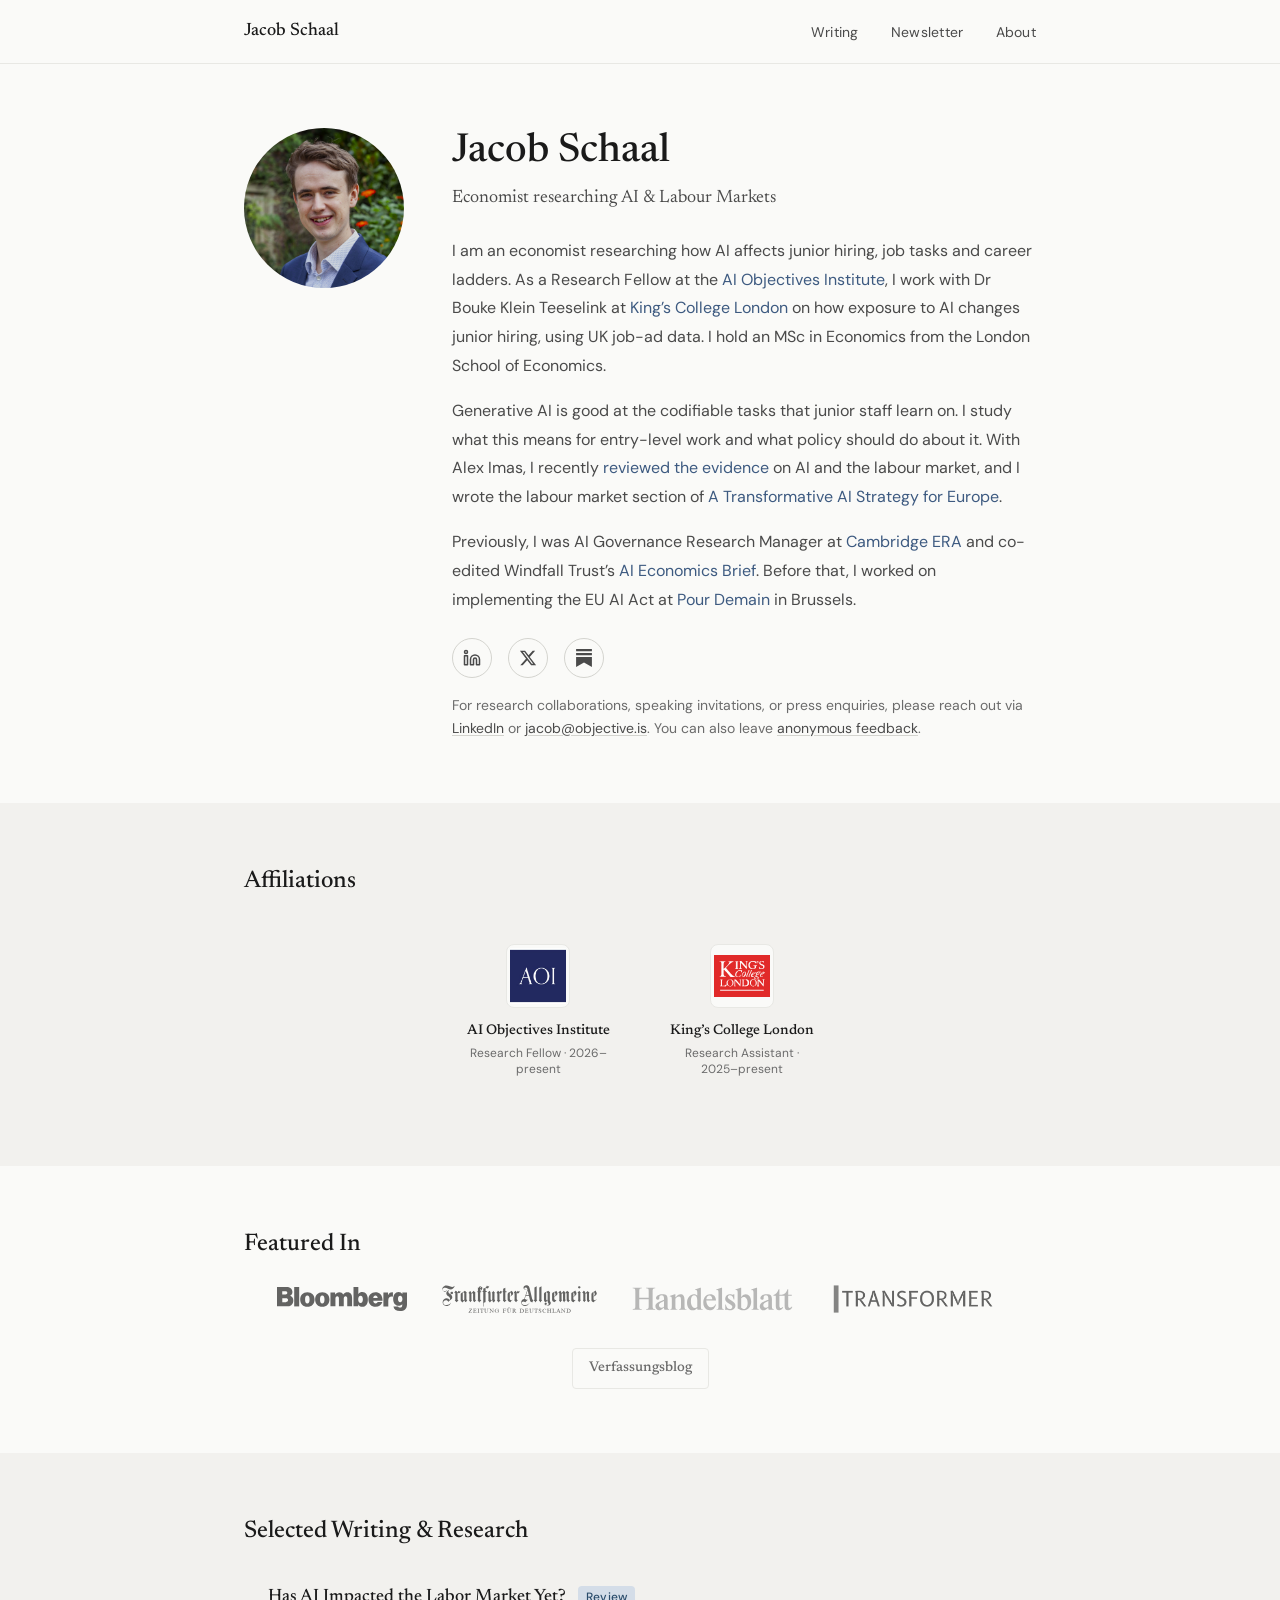
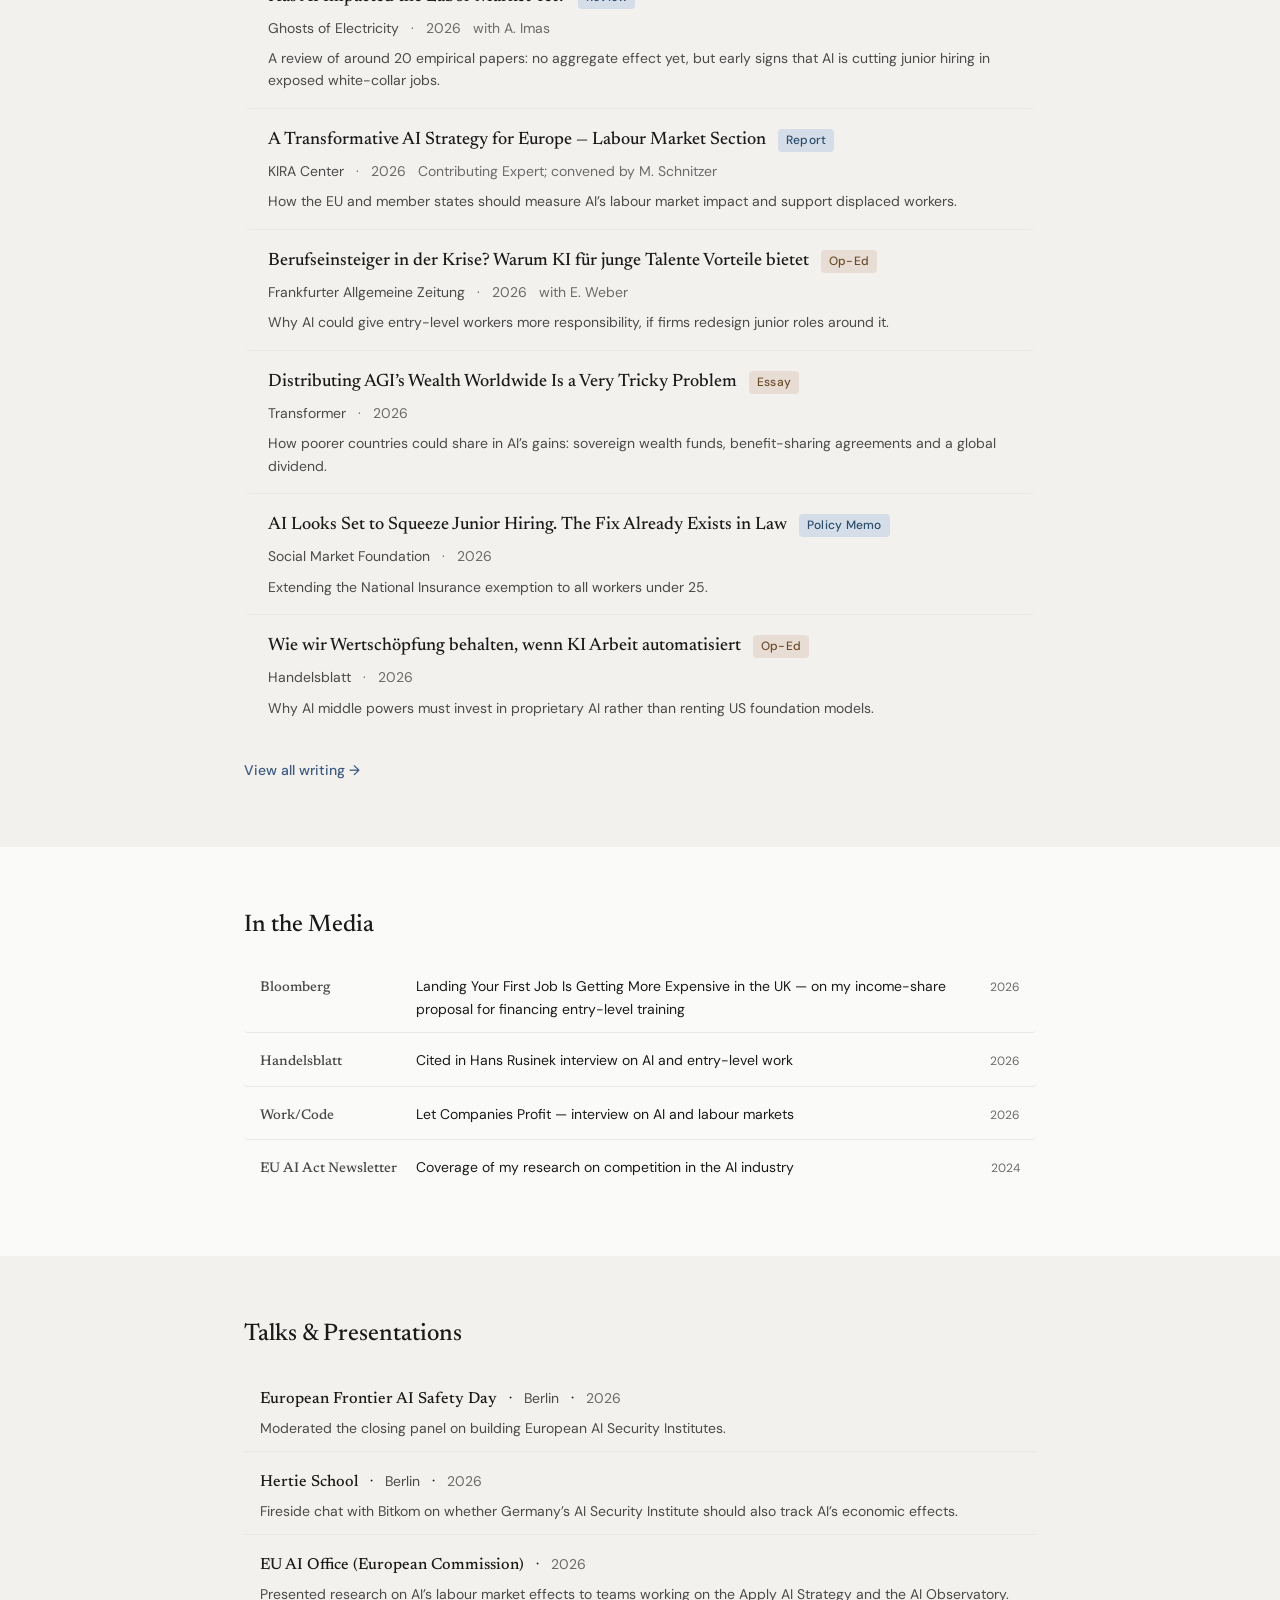
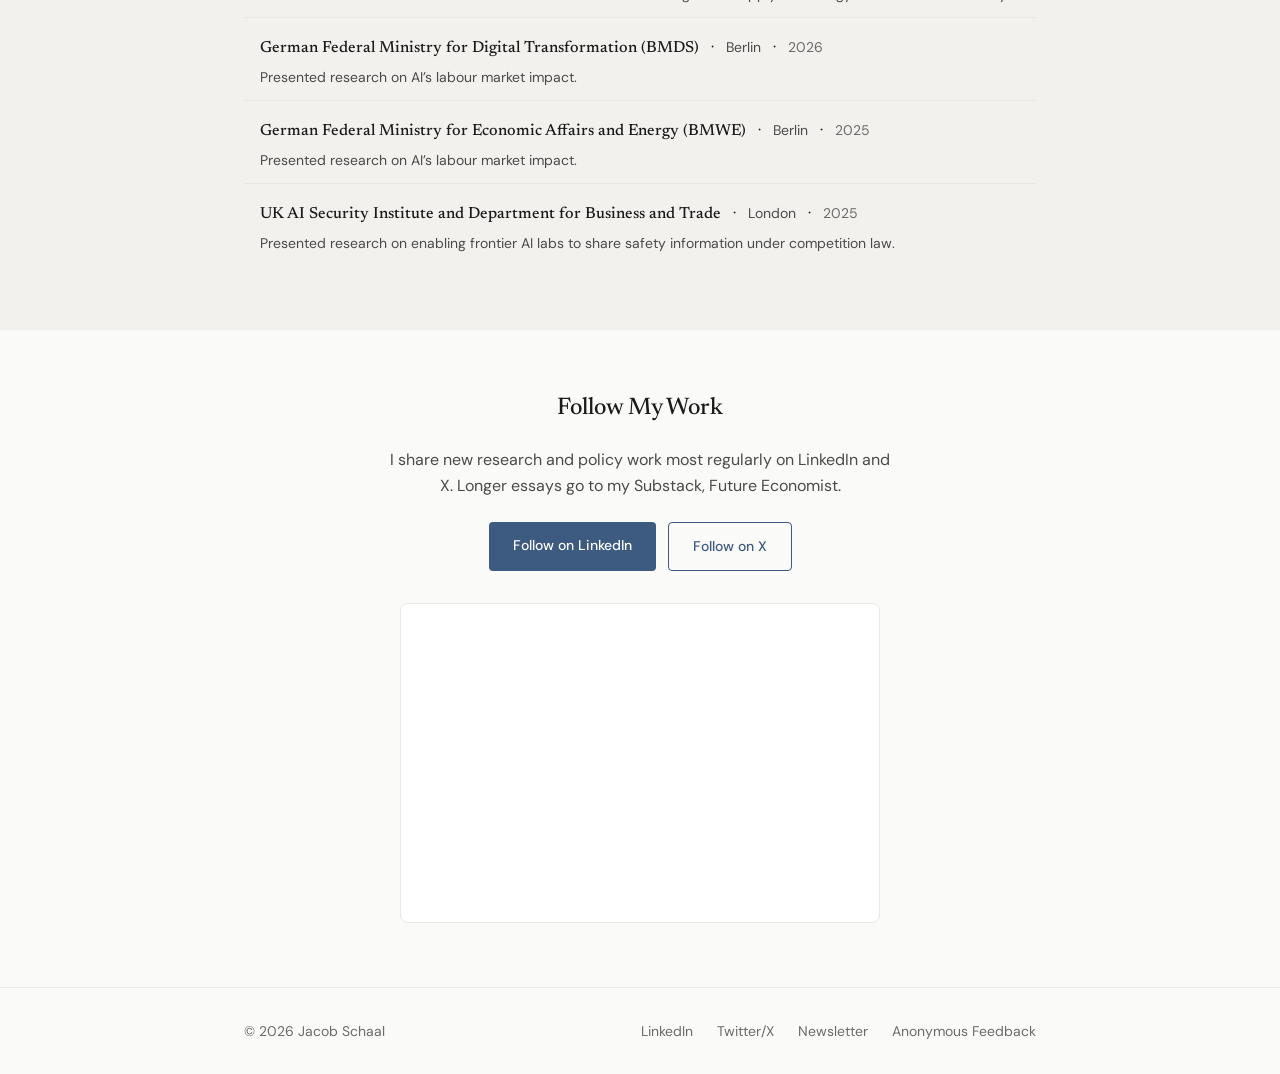
==== commit 12a7c3d8: "SEO: sitemap, robots.txt, canonical tags, clean internal URLs Co-Authored-By: Claude Opus 5.5 <norep" ====
--- a/index.html
+++ b/index.html
@@ -48,16 +48,16 @@
   <!-- Navigation -->
   <nav class="nav" role="navigation" aria-label="Main navigation">
     <div class="container nav__inner">
-      <a href="./index.html" class="nav__logo">Jacob Schaal</a>
+      <a href="/" class="nav__logo">Jacob Schaal</a>
       <button class="nav__toggle" aria-label="Toggle menu" aria-expanded="false">
         <span class="nav__toggle-bar"></span>
         <span class="nav__toggle-bar"></span>
         <span class="nav__toggle-bar"></span>
       </button>
       <ul class="nav__links">
-        <li><a href="./writing/index.html">Writing</a></li>
+        <li><a href="/writing/">Writing</a></li>
         <li><a href="https://futureecon.substack.com/" target="_blank" rel="noopener">Newsletter</a></li>
-        <li><a href="./about/index.html">About</a></li>
+        <li><a href="/about/">About</a></li>
       </ul>
     </div>
   </nav>
@@ -254,7 +254,7 @@
         </a>
 
       </div>
-      <a href="./writing/index.html" class="view-all-link">View all writing &rarr;</a>
+      <a href="/writing/" class="view-all-link">View all writing &rarr;</a>
     </div>
   </section>
 
--- a/css/components.css
+++ b/css/components.css
@@ -717,3 +717,16 @@
   line-height: var(--lh-relaxed);
   margin-bottom: var(--sp-2);
 }
+
+/* Photo captions */
+figure {
+  margin: var(--sp-6) 0 0;
+}
+
+figcaption {
+  font-size: var(--fs-sm);
+  font-style: normal;
+  text-align: left;
+  color: var(--text-muted);
+  margin-top: var(--sp-2);
+}
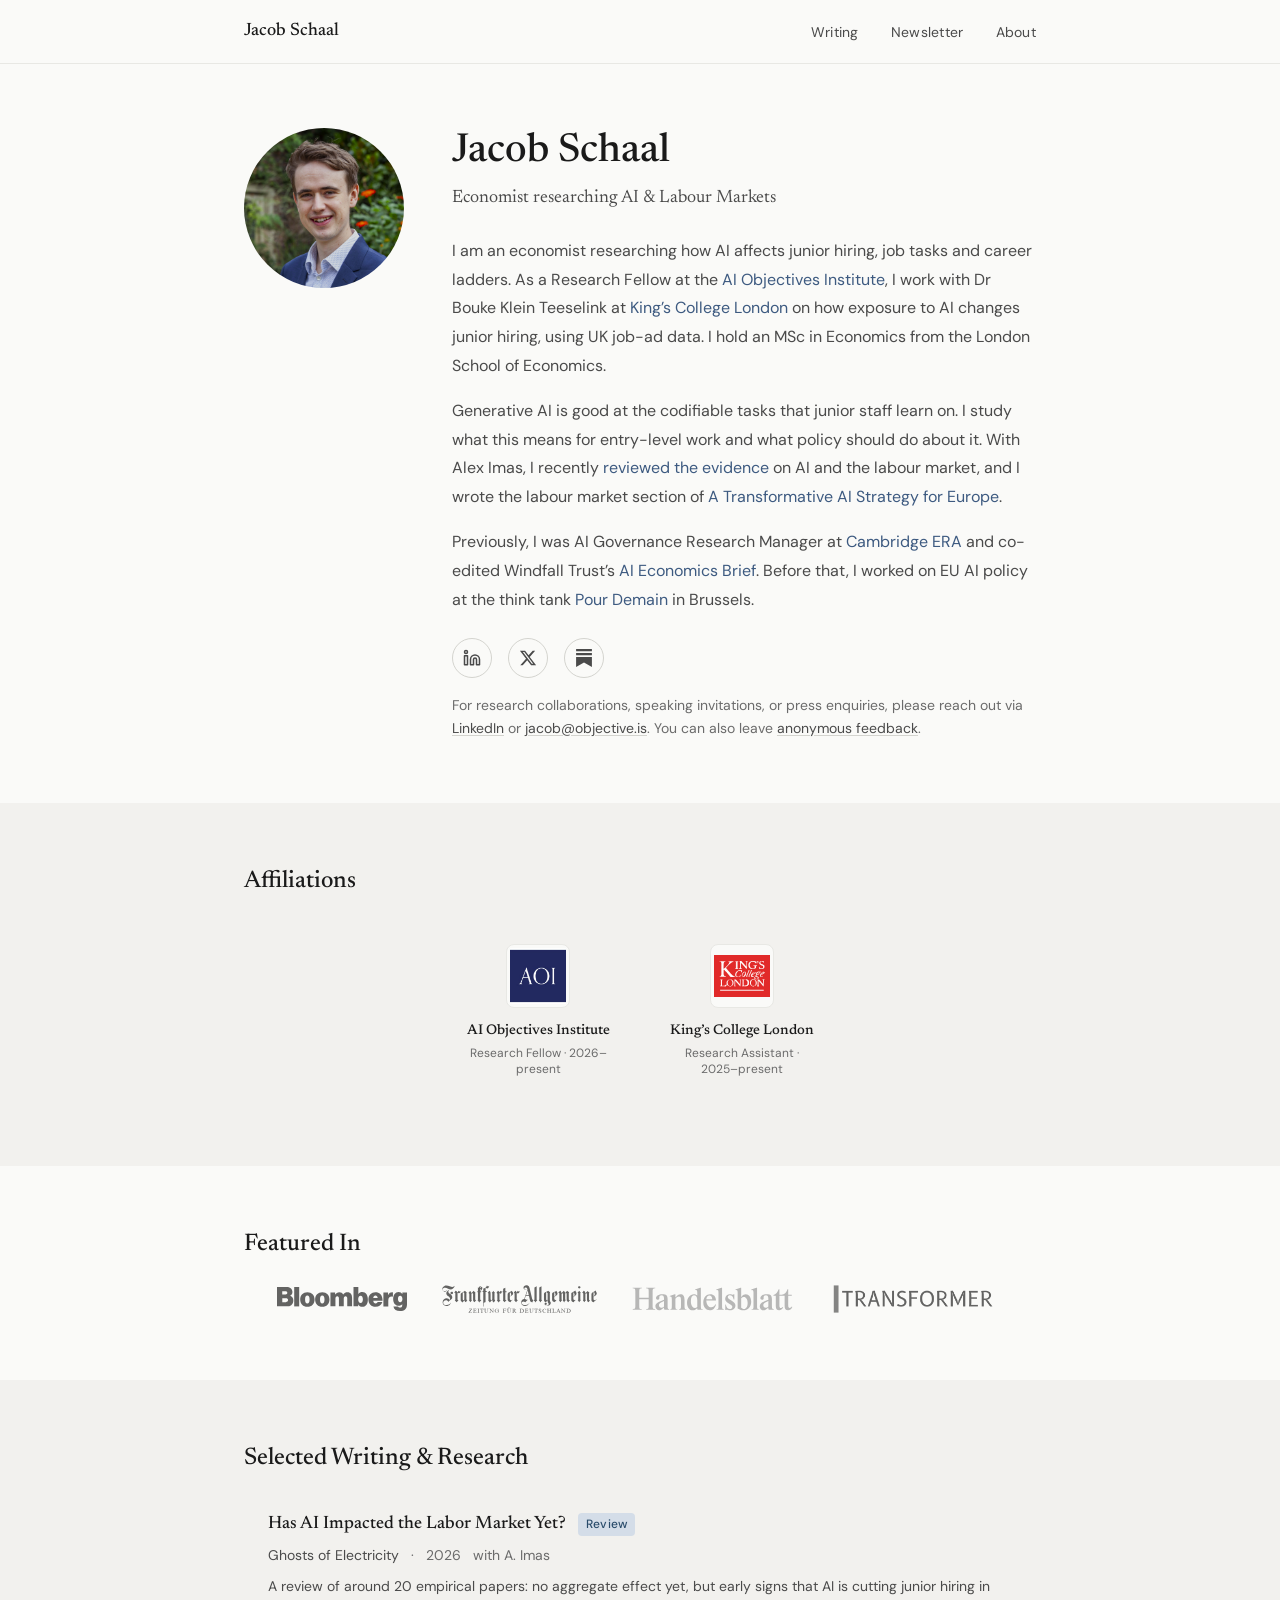
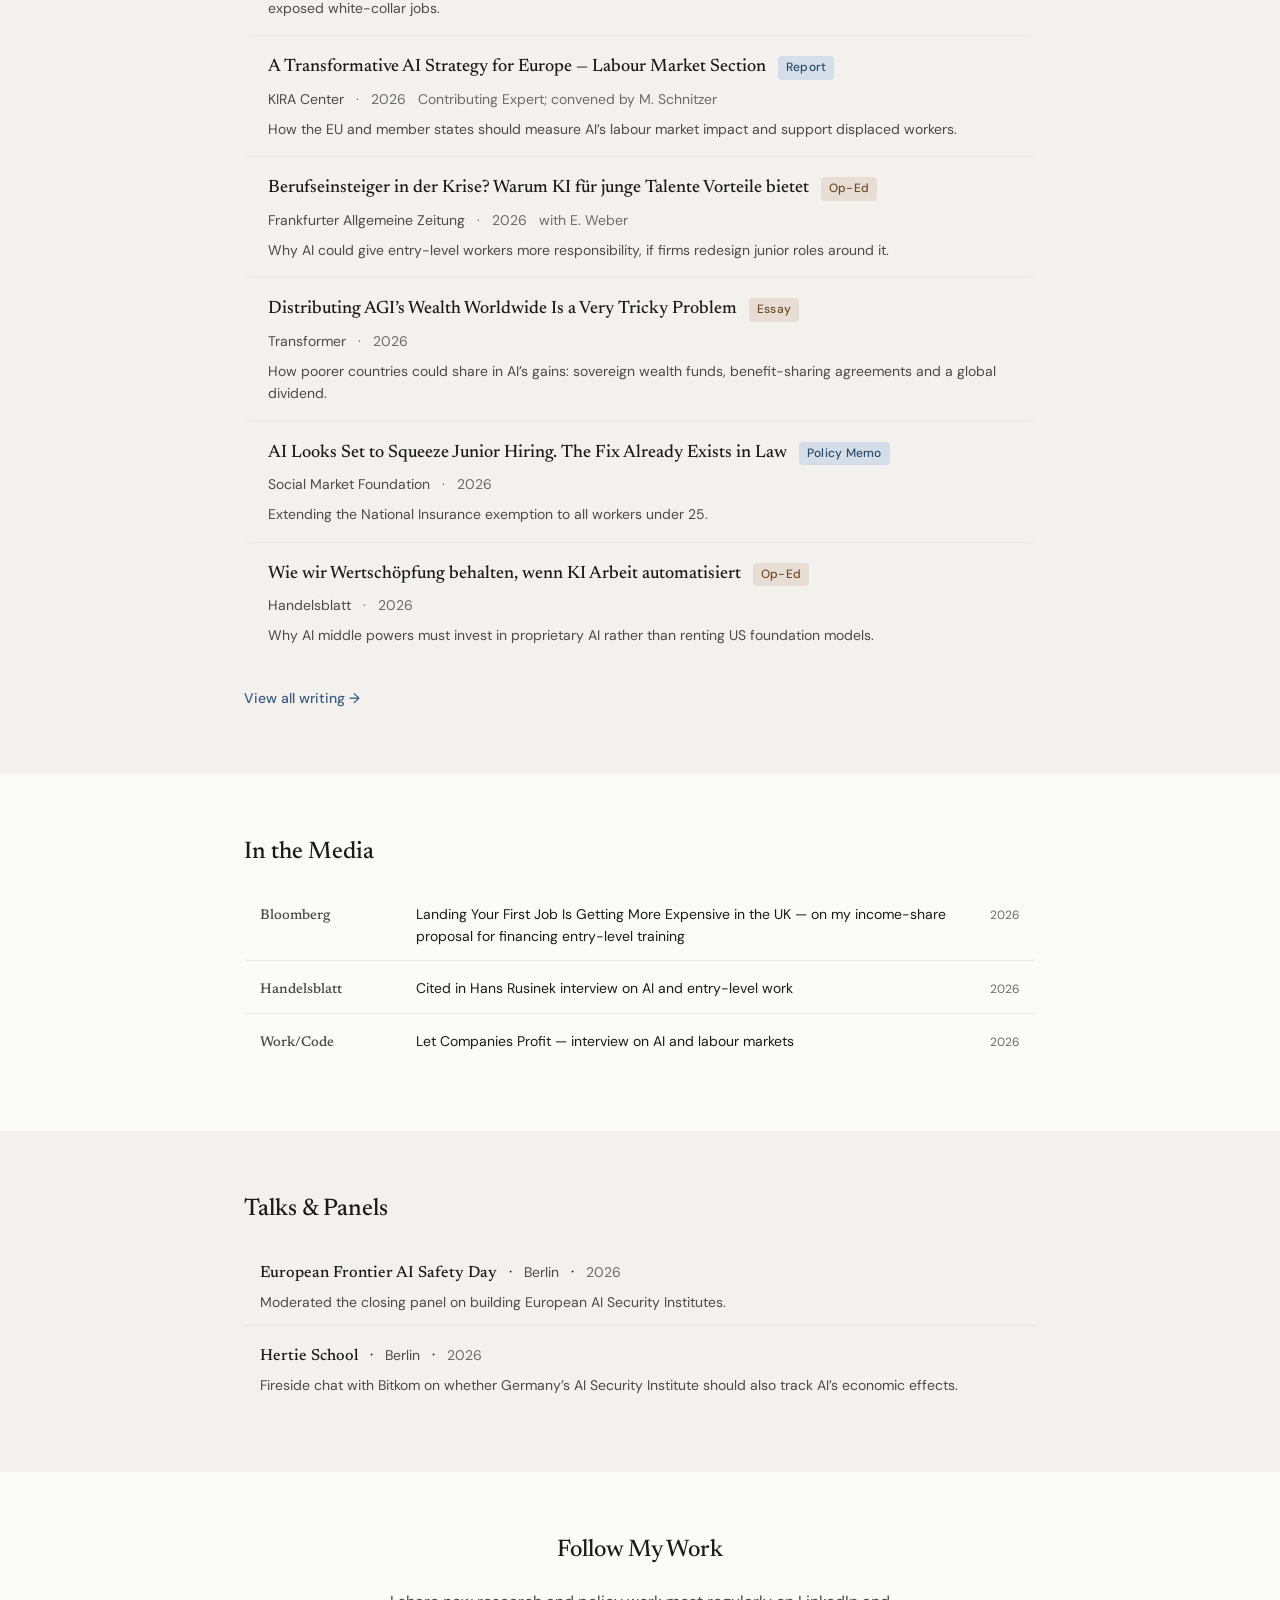
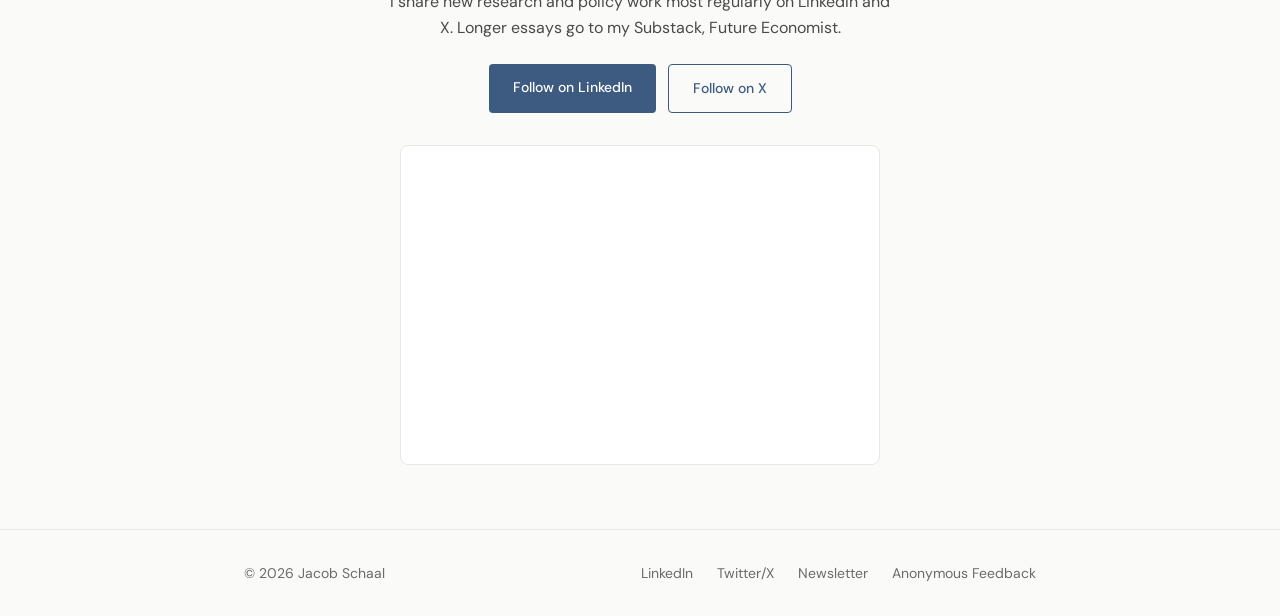
==== commit 5cf5f7cf: "Homepage: public talks only, drop older media item and Verfassungsblog logo; Pour Demain as think ta" ====
--- a/index.html
+++ b/index.html
@@ -90,7 +90,7 @@
           <a href="https://www.erafellowship.org/" target="_blank" rel="noopener">Cambridge ERA</a> and
           co-edited Windfall Trust&rsquo;s
           <a href="https://windfalltrust.substack.com/s/ai-economics-brief" target="_blank" rel="noopener">AI Economics Brief</a>.
-          Before that, I worked on implementing the EU AI Act at
+          Before that, I worked on EU AI policy at the think tank
           <a href="https://www.pourdemain.ngo/en" target="_blank" rel="noopener">Pour Demain</a> in Brussels.</p>
         </div>
         <div class="hero__social">
@@ -158,10 +158,6 @@
           <img src="assets/logos/transformer.png" alt="Transformer" onerror="this.style.display='none';this.nextElementSibling.style.display='inline-block';">
           <span class="logo-bar__text" style="display:none;">Transformer</span>
         </a>
-        <a class="logo-bar__item" href="https://verfassungsblog.de/searching-for-answers/" aria-label="Verfassungsblog" target="_blank" rel="noopener">
-          <img src="assets/logos/verfassungsblog.svg" alt="Verfassungsblog" onerror="this.style.display='none';this.nextElementSibling.style.display='inline-block';">
-          <span class="logo-bar__text" style="display:none;">Verfassungsblog</span>
-        </a>
       </div>
     </div>
   </section>
@@ -282,20 +278,14 @@
           <span class="media-item__date">2026</span>
         </a>
 
-        <a class="media-item" href="https://artificialintelligenceact.substack.com/p/the-eu-ai-act-newsletter-54-ai-office" target="_blank" rel="noopener">
-          <span class="media-item__outlet">EU AI Act Newsletter</span>
-          <span class="media-item__headline">Coverage of my research on competition in the AI industry</span>
-          <span class="media-item__date">2024</span>
-        </a>
-
-      </div>
-    </div>
-  </section>
-
-  <!-- Section 6: Talks & Presentations -->
+      </div>
+    </div>
+  </section>
+
+  <!-- Section 6: Talks & Panels -->
   <section id="talks" class="section--alt">
     <div class="container">
-      <h2>Talks &amp; Presentations</h2>
+      <h2>Talks &amp; Panels</h2>
       <div class="talks-list">
 
         <div class="talk-item">
@@ -318,48 +308,6 @@
             <span class="talk-item__date">2026</span>
           </div>
           <p class="talk-item__description">Fireside chat with Bitkom on whether Germany&rsquo;s AI Security Institute should also track AI&rsquo;s economic effects.</p>
-        </div>
-
-        <div class="talk-item">
-          <div class="talk-item__header">
-            <span class="talk-item__event">EU AI Office (European Commission)</span>
-            &middot;
-            <span class="talk-item__date">2026</span>
-          </div>
-          <p class="talk-item__description">Presented research on AI&rsquo;s labour market effects to teams working on the Apply AI Strategy and the AI Observatory.</p>
-        </div>
-
-        <div class="talk-item">
-          <div class="talk-item__header">
-            <span class="talk-item__event">German Federal Ministry for Digital Transformation (BMDS)</span>
-            &middot;
-            <span class="talk-item__location">Berlin</span>
-            &middot;
-            <span class="talk-item__date">2026</span>
-          </div>
-          <p class="talk-item__description">Presented research on AI&rsquo;s labour market impact.</p>
-        </div>
-
-        <div class="talk-item">
-          <div class="talk-item__header">
-            <span class="talk-item__event">German Federal Ministry for Economic Affairs and Energy (BMWE)</span>
-            &middot;
-            <span class="talk-item__location">Berlin</span>
-            &middot;
-            <span class="talk-item__date">2025</span>
-          </div>
-          <p class="talk-item__description">Presented research on AI&rsquo;s labour market impact.</p>
-        </div>
-
-        <div class="talk-item">
-          <div class="talk-item__header">
-            <span class="talk-item__event">UK AI Security Institute and Department for Business and Trade</span>
-            &middot;
-            <span class="talk-item__location">London</span>
-            &middot;
-            <span class="talk-item__date">2025</span>
-          </div>
-          <p class="talk-item__description">Presented research on enabling frontier AI labs to share safety information under competition law.</p>
         </div>
 
       </div>
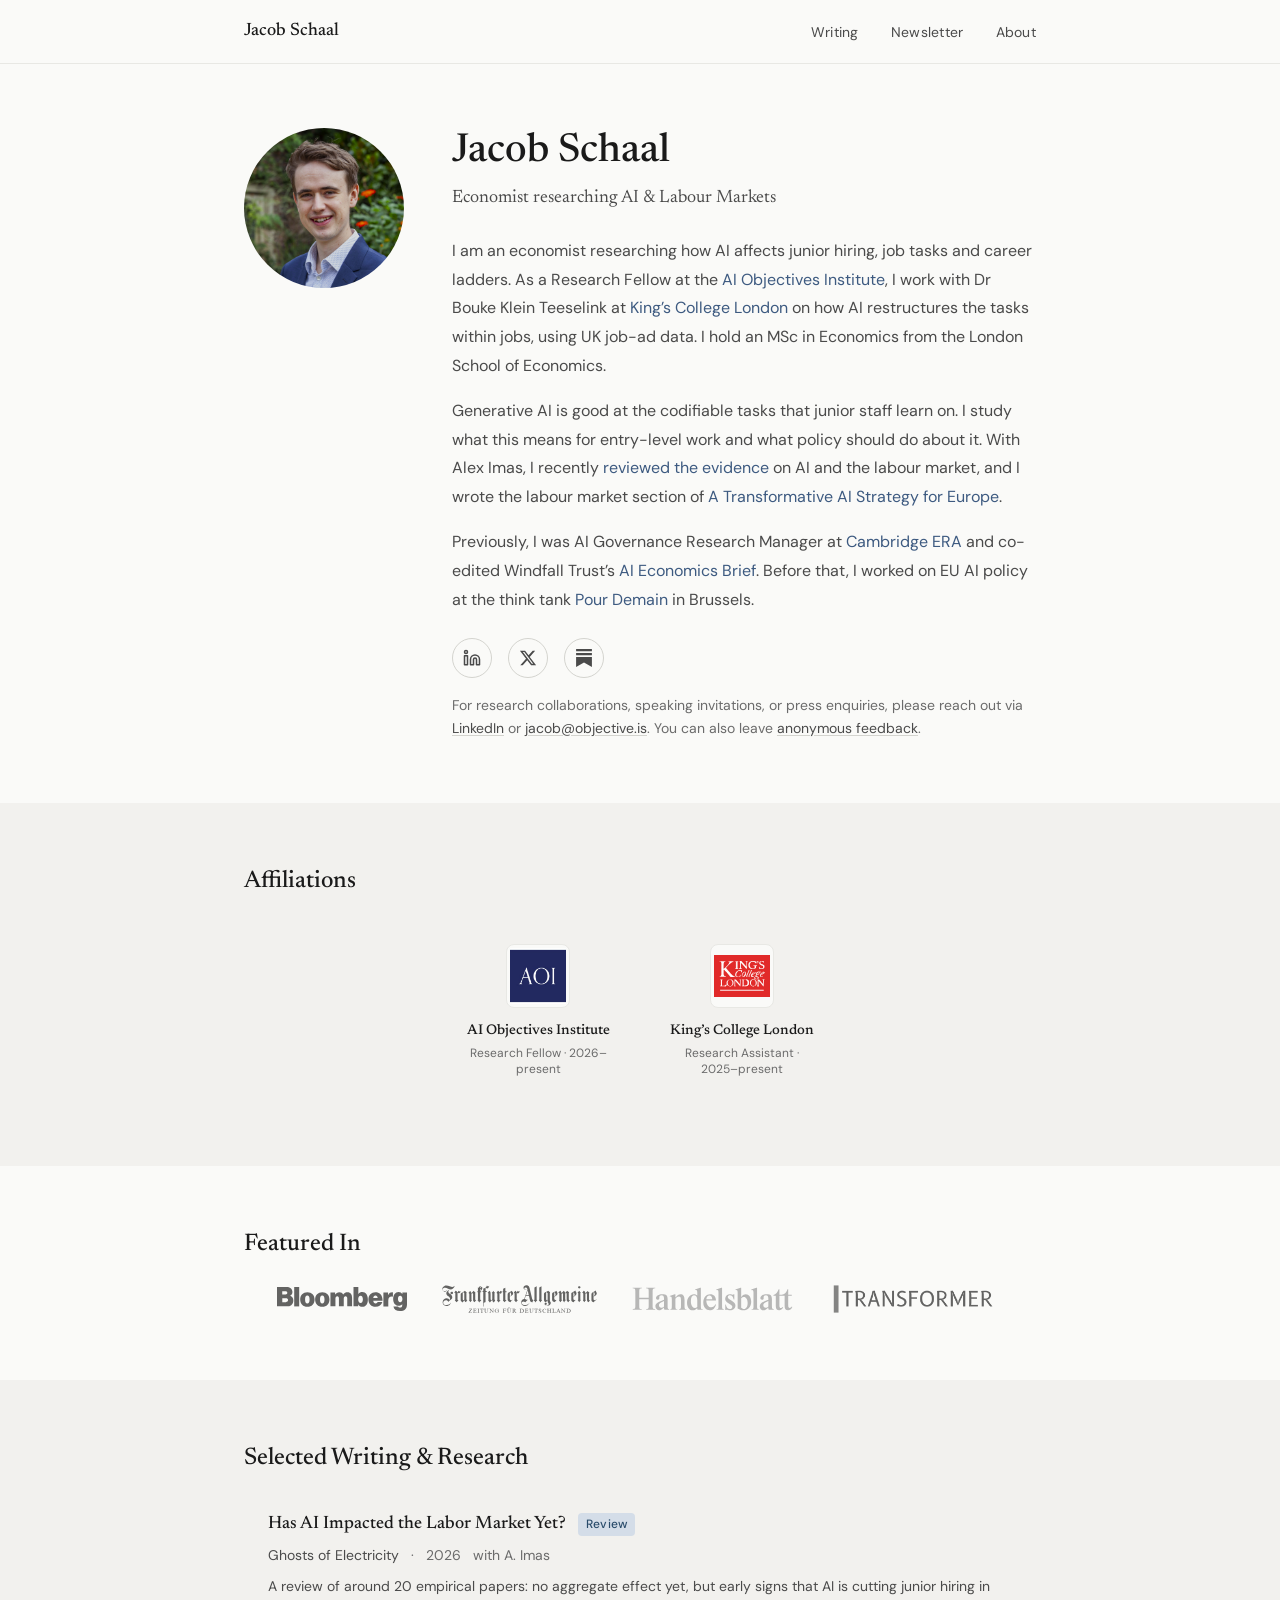
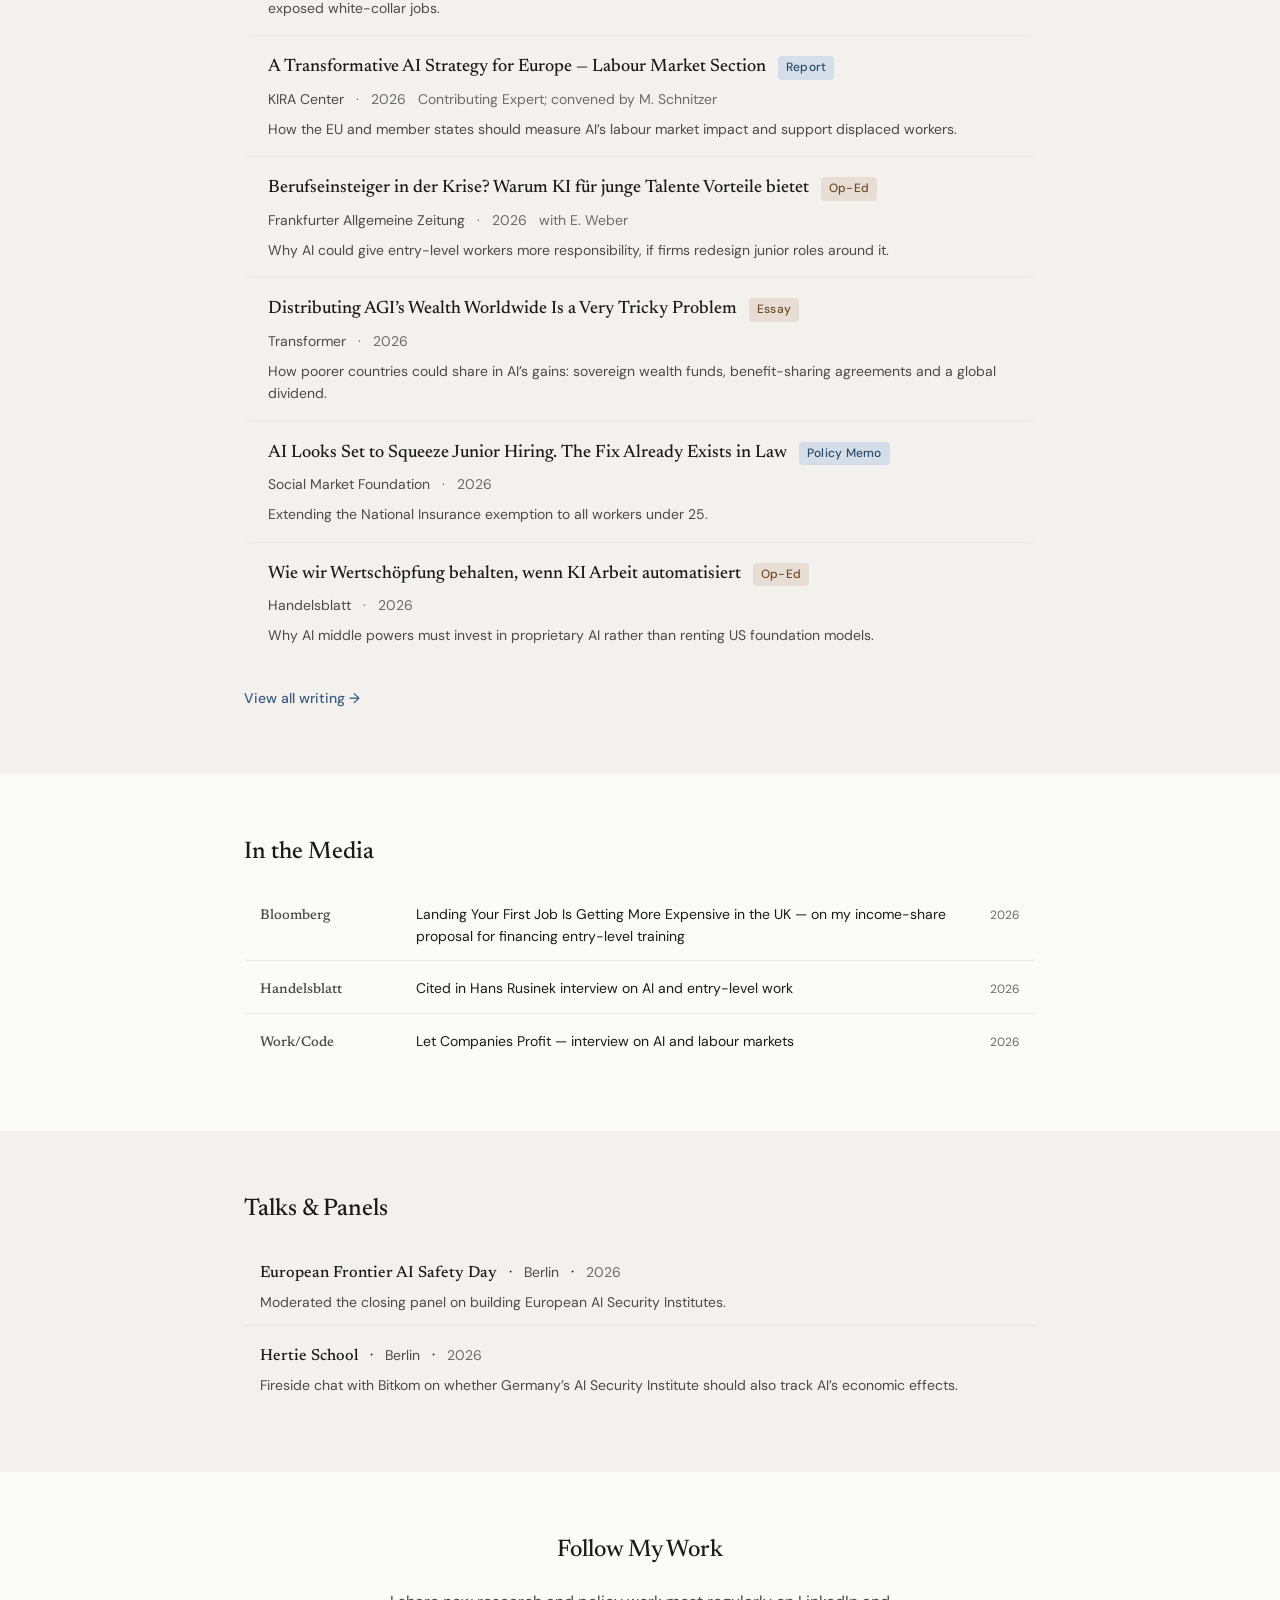
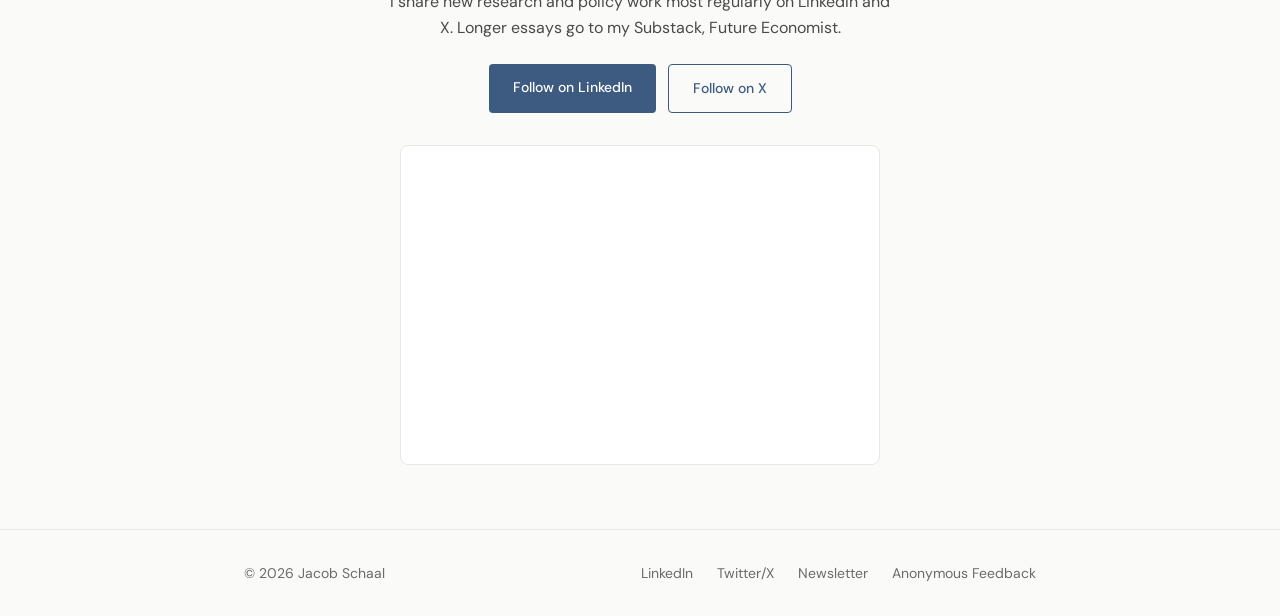
==== commit c9f2bdae: "KCL research: describe current task-restructuring project Co-Authored-By: Claude Opus 5.5 <noreply@a" ====
--- a/index.html
+++ b/index.html
@@ -78,7 +78,7 @@
           <a href="https://ai.objectives.institute/" target="_blank" rel="noopener">AI Objectives Institute</a>,
           I work with Dr Bouke Klein Teeselink at
           <a href="https://www.kcl.ac.uk/" target="_blank" rel="noopener">King&rsquo;s College London</a>
-          on how exposure to AI changes junior hiring, using UK job-ad data. I hold an MSc in Economics from the London School of Economics.</p>
+          on how AI restructures the tasks within jobs, using UK job-ad data. I hold an MSc in Economics from the London School of Economics.</p>
 
           <p>Generative AI is good at the codifiable tasks that junior staff learn on. I study
           what this means for entry-level work and what policy should do about it. With Alex Imas, I recently
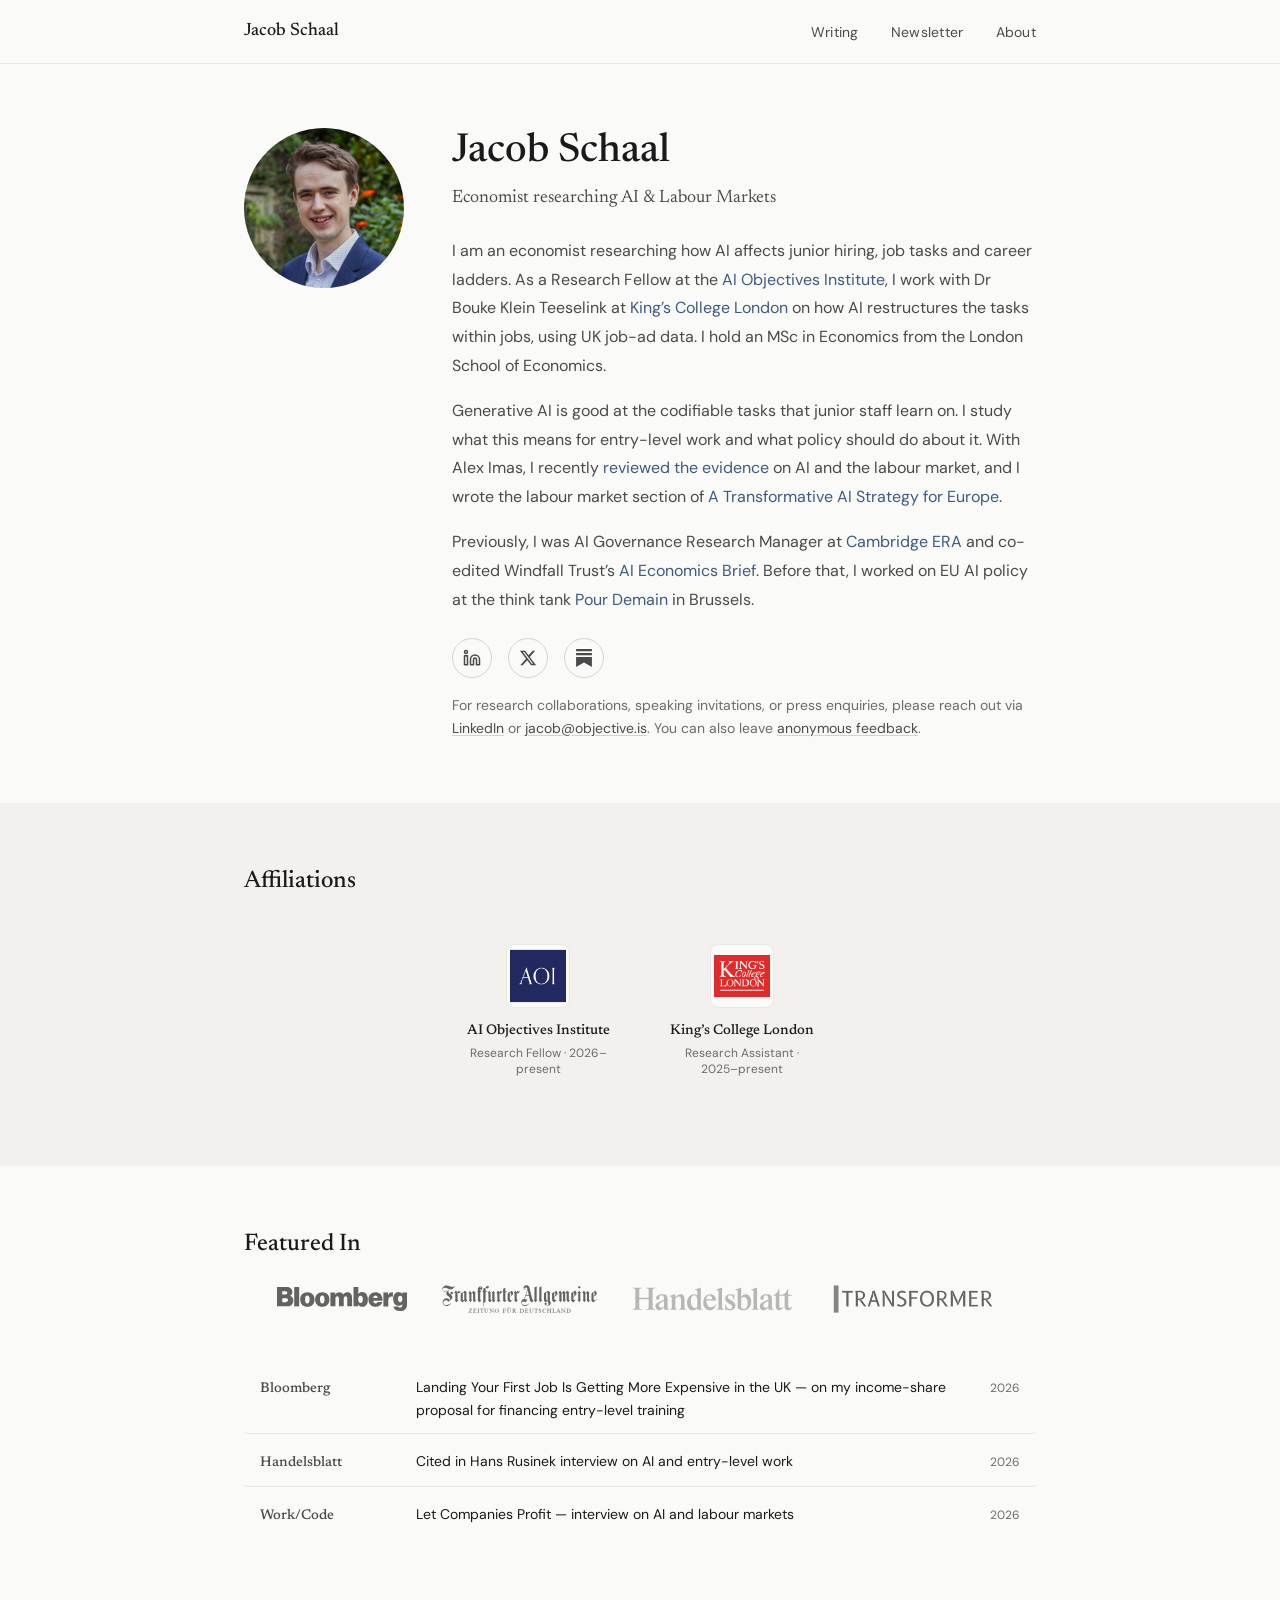
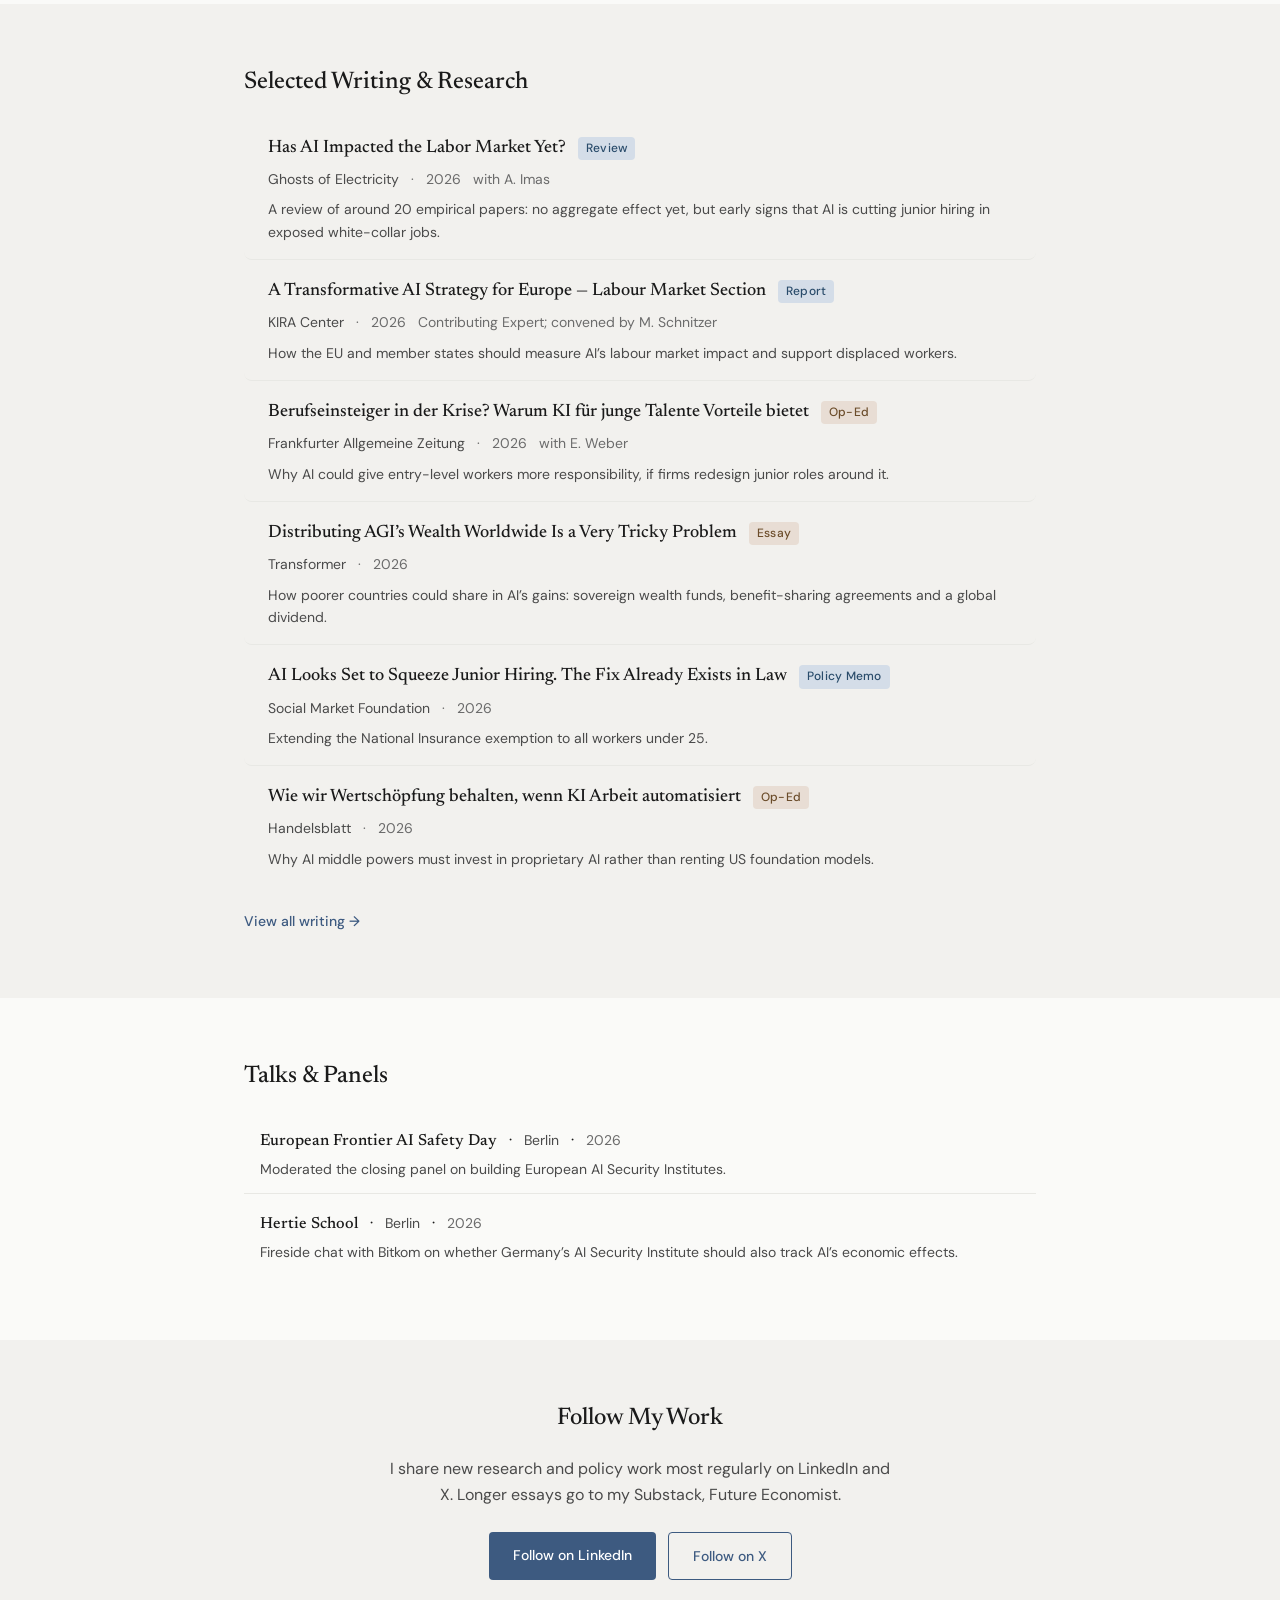
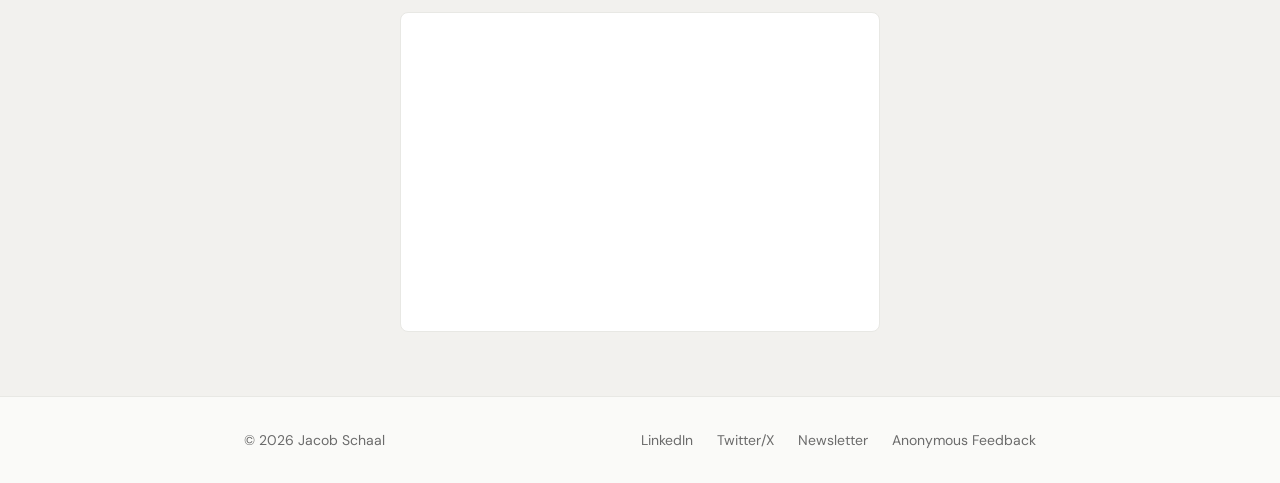
==== commit cdc7254f: "Merge media coverage into Featured In; readable email fallback without JS Co-Authored-By: Claude Opu" ====
--- a/index.html
+++ b/index.html
@@ -104,7 +104,7 @@
             <svg viewBox="0 0 24 24" fill="currentColor"><path d="M22.539 8.242H1.46V5.406h21.08zM1.46 10.812V24L12 18.11 22.54 24V10.812zM22.54 0H1.46v2.836h21.08z"/></svg>
           </a>
         </div>
-        <p class="hero__contact">For research collaborations, speaking invitations, or press enquiries, please reach out via <a href="https://www.linkedin.com/in/jacobschaal" target="_blank" rel="noopener">LinkedIn</a> or <a href="#" class="js-email" data-name="jacob" data-domain="objective.is">email</a>. You can also leave <a href="https://admonymous.co/jacobsch" target="_blank" rel="noopener">anonymous feedback</a>.</p>
+        <p class="hero__contact">For research collaborations, speaking invitations, or press enquiries, please reach out via <a href="https://www.linkedin.com/in/jacobschaal" target="_blank" rel="noopener">LinkedIn</a> or <a href="#" class="js-email" data-name="jacob" data-domain="objective.is">jacob [at] objective [dot] is</a>. You can also leave <a href="https://admonymous.co/jacobsch" target="_blank" rel="noopener">anonymous feedback</a>.</p>
       </div>
     </div>
   </section>
@@ -159,6 +159,27 @@
           <span class="logo-bar__text" style="display:none;">Transformer</span>
         </a>
       </div>
+      <div class="media-list featured__coverage">
+
+        <a class="media-item" href="https://www.bloomberg.com/news/articles/2026-08-16/landing-your-first-job-is-getting-more-expensive-in-the-uk" target="_blank" rel="noopener">
+          <span class="media-item__outlet">Bloomberg</span>
+          <span class="media-item__headline">Landing Your First Job Is Getting More Expensive in the UK &mdash; on my income-share proposal for financing entry-level training</span>
+          <span class="media-item__date">2026</span>
+        </a>
+
+        <a class="media-item" href="https://www.handelsblatt.com/unternehmen/management/karriere-derzeit-tappen-viele-organisationen-in-die-effizienzfalle/100207232.html" target="_blank" rel="noopener">
+          <span class="media-item__outlet">Handelsblatt</span>
+          <span class="media-item__headline">Cited in Hans Rusinek interview on AI and entry-level work</span>
+          <span class="media-item__date">2026</span>
+        </a>
+
+        <a class="media-item" href="https://workcode.substack.com/p/jacob-schaal-let-companies-profit" target="_blank" rel="noopener">
+          <span class="media-item__outlet">Work/Code</span>
+          <span class="media-item__headline">Let Companies Profit &mdash; interview on AI and labour markets</span>
+          <span class="media-item__date">2026</span>
+        </a>
+
+      </div>
     </div>
   </section>
 
@@ -254,36 +275,8 @@
     </div>
   </section>
 
-  <!-- Section 5: In the Media -->
-  <section id="media">
-    <div class="container">
-      <h2>In the Media</h2>
-      <div class="media-list">
-
-        <a class="media-item" href="https://www.bloomberg.com/news/articles/2026-08-16/landing-your-first-job-is-getting-more-expensive-in-the-uk" target="_blank" rel="noopener">
-          <span class="media-item__outlet">Bloomberg</span>
-          <span class="media-item__headline">Landing Your First Job Is Getting More Expensive in the UK &mdash; on my income-share proposal for financing entry-level training</span>
-          <span class="media-item__date">2026</span>
-        </a>
-
-        <a class="media-item" href="https://www.handelsblatt.com/unternehmen/management/karriere-derzeit-tappen-viele-organisationen-in-die-effizienzfalle/100207232.html" target="_blank" rel="noopener">
-          <span class="media-item__outlet">Handelsblatt</span>
-          <span class="media-item__headline">Cited in Hans Rusinek interview on AI and entry-level work</span>
-          <span class="media-item__date">2026</span>
-        </a>
-
-        <a class="media-item" href="https://workcode.substack.com/p/jacob-schaal-let-companies-profit" target="_blank" rel="noopener">
-          <span class="media-item__outlet">Work/Code</span>
-          <span class="media-item__headline">Let Companies Profit &mdash; interview on AI and labour markets</span>
-          <span class="media-item__date">2026</span>
-        </a>
-
-      </div>
-    </div>
-  </section>
-
   <!-- Section 6: Talks & Panels -->
-  <section id="talks" class="section--alt">
+  <section id="talks">
     <div class="container">
       <h2>Talks &amp; Panels</h2>
       <div class="talks-list">
@@ -315,7 +308,7 @@
   </section>
 
   <!-- Section 8: Follow -->
-  <section id="newsletter">
+  <section id="newsletter" class="section--alt">
     <div class="container newsletter__inner">
       <h2>Follow My Work</h2>
       <p class="newsletter__description">I share new research and policy work most regularly on LinkedIn and X. Longer essays go to my Substack, Future Economist.</p>
--- a/css/components.css
+++ b/css/components.css
@@ -730,3 +730,8 @@
   color: var(--text-muted);
   margin-top: var(--sp-2);
 }
+
+/* Coverage list under the Featured In logos */
+.featured__coverage {
+  margin-top: var(--sp-12);
+}
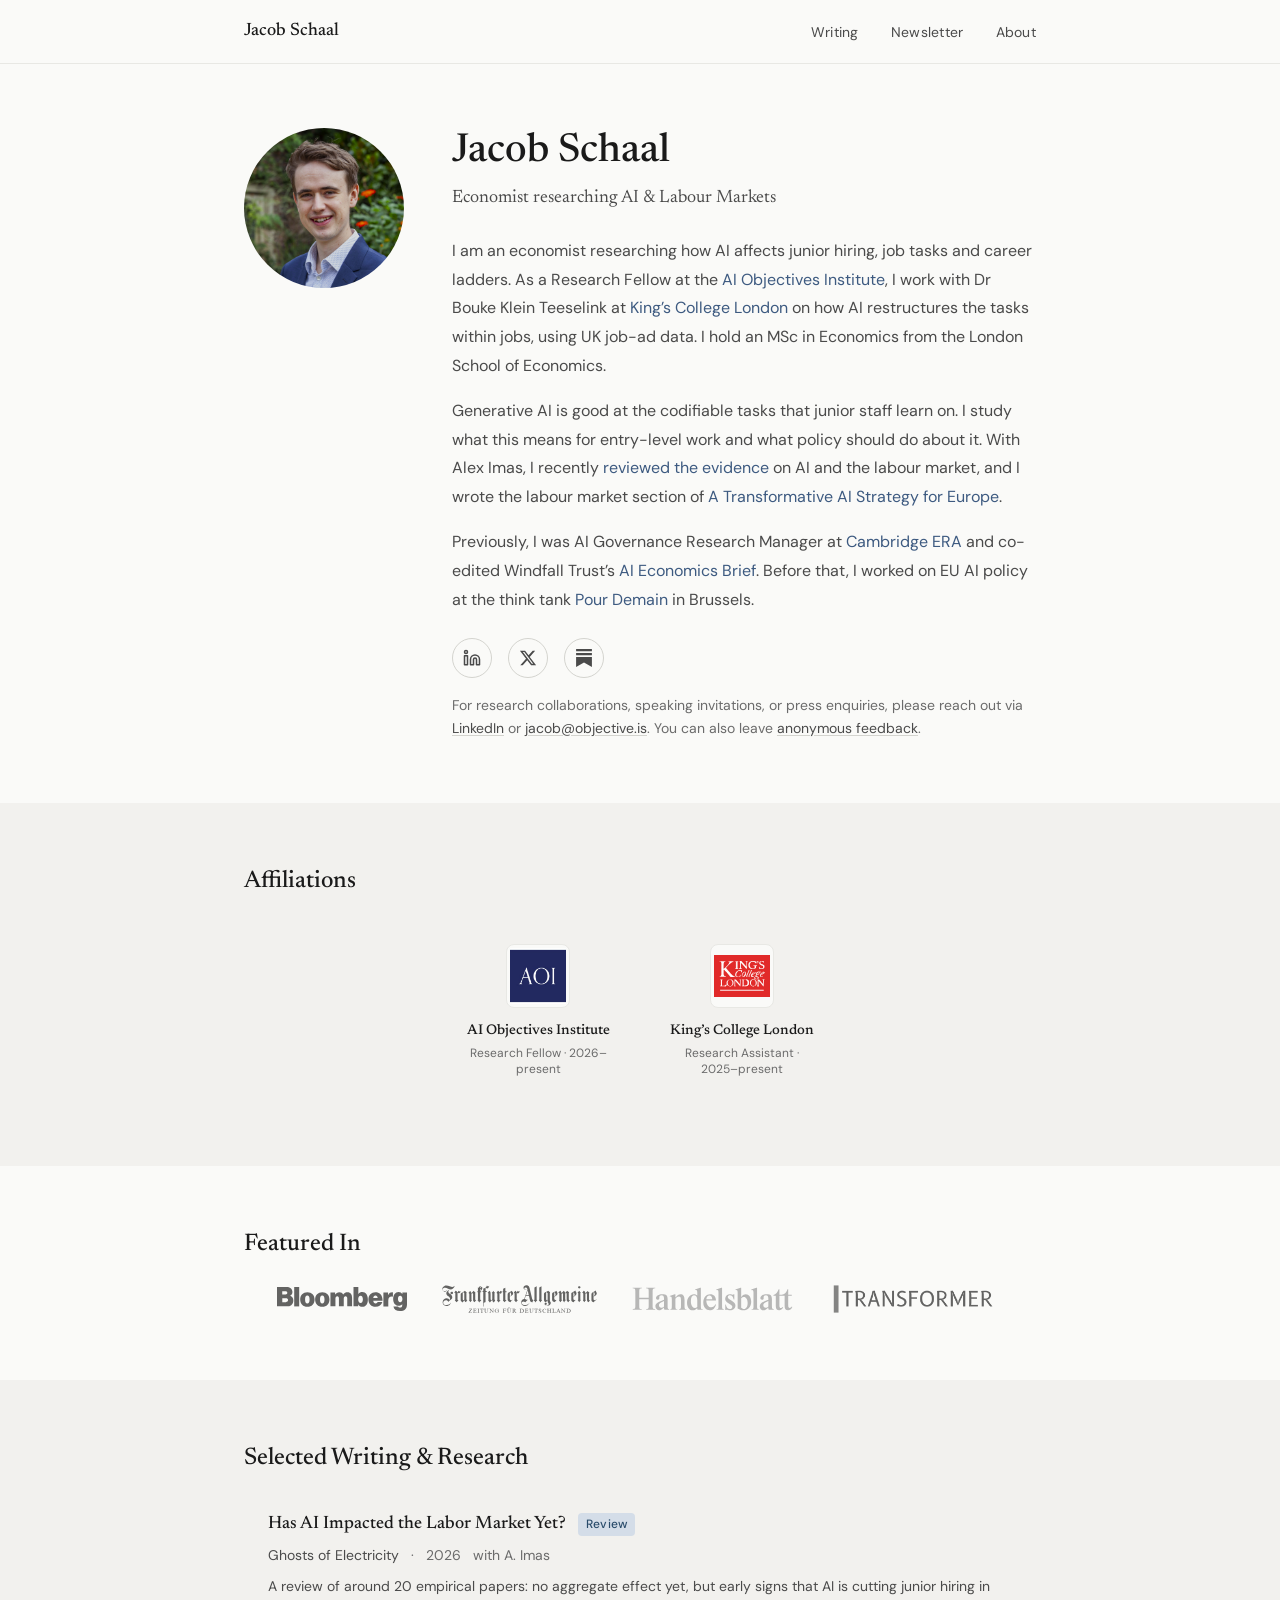
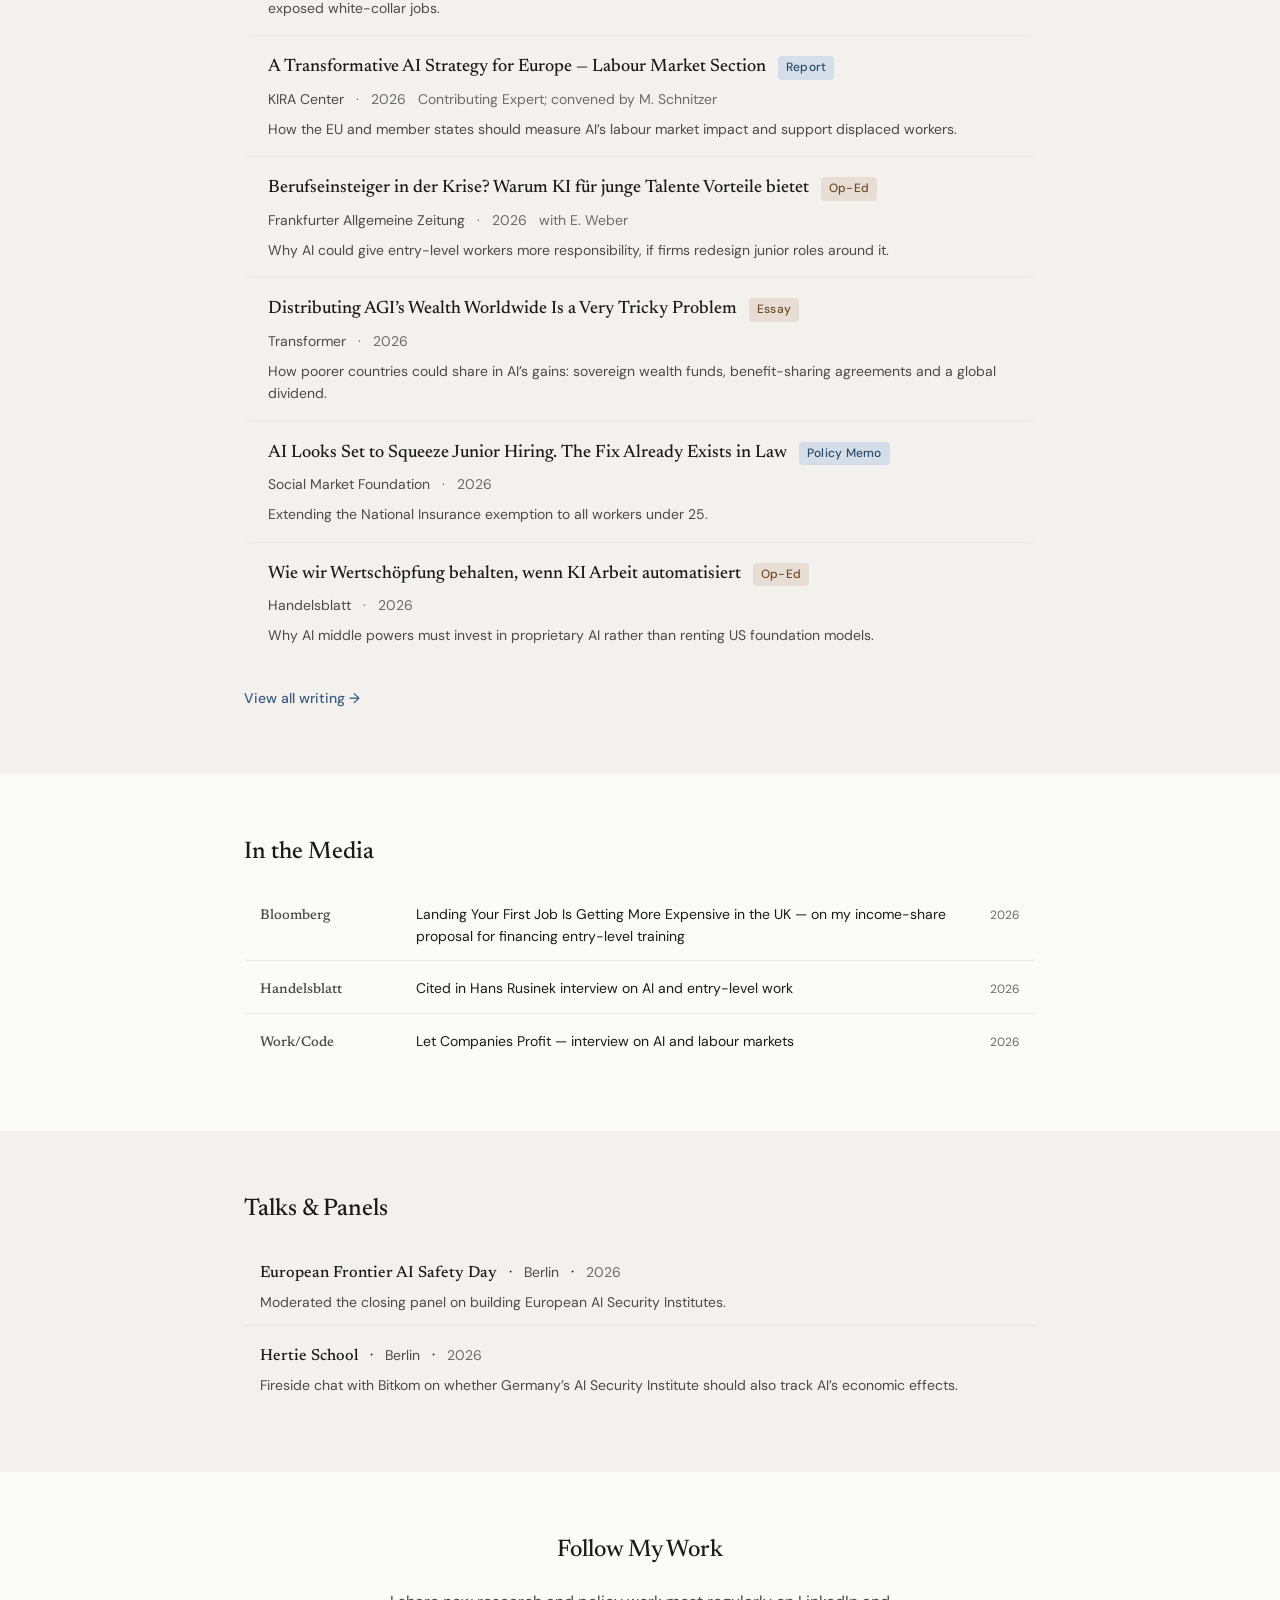
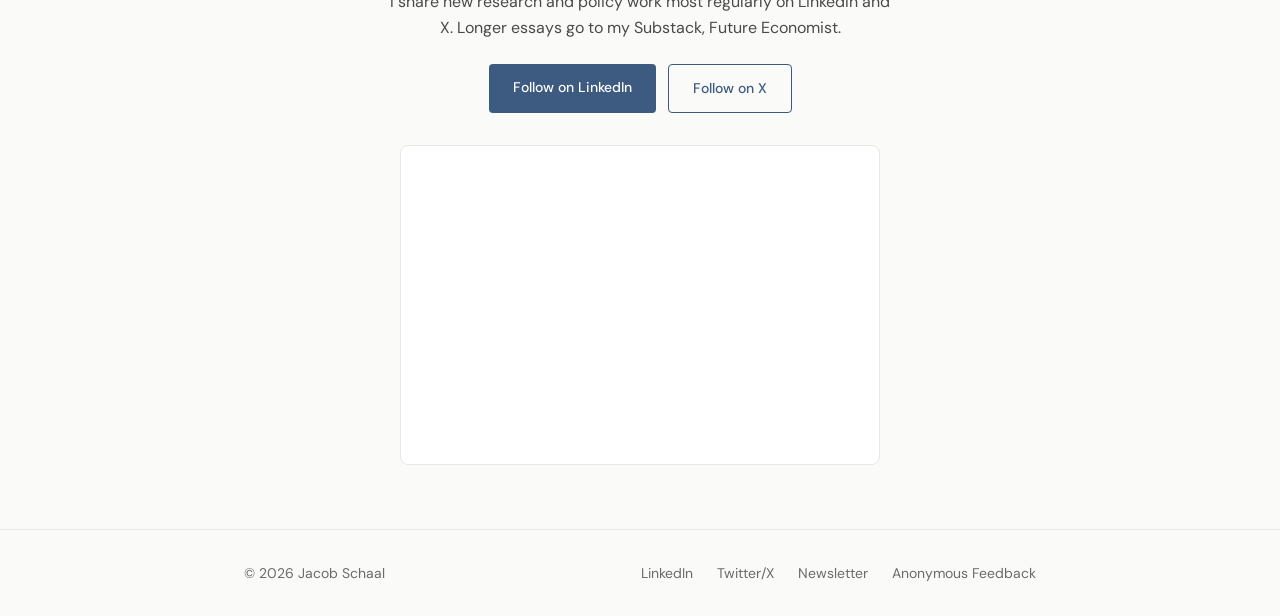
==== commit cee90bf8: "Restore separate In the Media section; keep email fallback text Co-Authored-By: Claude Opus 5.5 <nor" ====
--- a/index.html
+++ b/index.html
@@ -104,7 +104,7 @@
             <svg viewBox="0 0 24 24" fill="currentColor"><path d="M22.539 8.242H1.46V5.406h21.08zM1.46 10.812V24L12 18.11 22.54 24V10.812zM22.54 0H1.46v2.836h21.08z"/></svg>
           </a>
         </div>
-        <p class="hero__contact">For research collaborations, speaking invitations, or press enquiries, please reach out via <a href="https://www.linkedin.com/in/jacobschaal" target="_blank" rel="noopener">LinkedIn</a> or <a href="#" class="js-email" data-name="jacob" data-domain="objective.is">jacob [at] objective [dot] is</a>. You can also leave <a href="https://admonymous.co/jacobsch" target="_blank" rel="noopener">anonymous feedback</a>.</p>
+        <p class="hero__contact">For research collaborations, speaking invitations, or press enquiries, please reach out via <a href="https://www.linkedin.com/in/jacobschaal" target="_blank" rel="noopener">LinkedIn</a> or <a href="#" class="js-email" data-name="jacob" data-domain="objective.is">email</a>. You can also leave <a href="https://admonymous.co/jacobsch" target="_blank" rel="noopener">anonymous feedback</a>.</p>
       </div>
     </div>
   </section>
@@ -159,7 +159,106 @@
           <span class="logo-bar__text" style="display:none;">Transformer</span>
         </a>
       </div>
-      <div class="media-list featured__coverage">
+    </div>
+  </section>
+
+  <!-- Section 4: Selected Writing & Research -->
+  <section id="writing" class="section--alt">
+    <div class="container">
+      <h2>Selected Writing &amp; Research</h2>
+      <div class="writing-list">
+
+        <a class="writing-item" href="https://aleximas.substack.com/p/has-ai-impacted-the-labor-market" target="_blank" rel="noopener">
+          <div class="writing-item__header">
+            <span class="writing-item__title">Has AI Impacted the Labor Market Yet?</span>
+            <span class="tag tag--policy-analysis">Review</span>
+          </div>
+          <div class="writing-item__meta">
+            <span class="writing-item__venue">Ghosts of Electricity</span>
+            <span class="writing-item__date">&middot;</span>
+            <span class="writing-item__date">2026</span>
+            <span class="writing-item__coauthors">with A. Imas</span>
+          </div>
+          <p class="writing-item__description">A review of around 20 empirical papers: no aggregate effect yet, but early signs that AI is cutting junior hiring in exposed white-collar jobs.</p>
+        </a>
+
+        <a class="writing-item" href="https://transformative-ai.eu/" target="_blank" rel="noopener">
+          <div class="writing-item__header">
+            <span class="writing-item__title">A Transformative AI Strategy for Europe &mdash; Labour Market Section</span>
+            <span class="tag tag--policy-analysis">Report</span>
+          </div>
+          <div class="writing-item__meta">
+            <span class="writing-item__venue">KIRA Center</span>
+            <span class="writing-item__date">&middot;</span>
+            <span class="writing-item__date">2026</span>
+            <span class="writing-item__coauthors">Contributing Expert; convened by M. Schnitzer</span>
+          </div>
+          <p class="writing-item__description">How the EU and member states should measure AI&rsquo;s labour market impact and support displaced workers.</p>
+        </a>
+
+        <a class="writing-item" href="https://www.faz.net/aktuell/wirtschaft/kuenstliche-intelligenz/warum-junge-aerzte-und-juristen-dank-ki-ploetzlich-mehr-verantwortung-bekommen-accg-201001841.html" target="_blank" rel="noopener">
+          <div class="writing-item__header">
+            <span class="writing-item__title">Berufseinsteiger in der Krise? Warum KI f&uuml;r junge Talente Vorteile bietet</span>
+            <span class="tag tag--op-ed">Op-Ed</span>
+          </div>
+          <div class="writing-item__meta">
+            <span class="writing-item__venue">Frankfurter Allgemeine Zeitung</span>
+            <span class="writing-item__date">&middot;</span>
+            <span class="writing-item__date">2026</span>
+            <span class="writing-item__coauthors">with E. Weber</span>
+          </div>
+          <p class="writing-item__description">Why AI could give entry-level workers more responsibility, if firms redesign junior roles around it.</p>
+        </a>
+
+        <a class="writing-item" href="https://www.transformernews.ai/p/distributing-agi-wealth-worldwide-difficult" target="_blank" rel="noopener">
+          <div class="writing-item__header">
+            <span class="writing-item__title">Distributing AGI&rsquo;s Wealth Worldwide Is a Very Tricky Problem</span>
+            <span class="tag tag--op-ed">Essay</span>
+          </div>
+          <div class="writing-item__meta">
+            <span class="writing-item__venue">Transformer</span>
+            <span class="writing-item__date">&middot;</span>
+            <span class="writing-item__date">2026</span>
+          </div>
+          <p class="writing-item__description">How poorer countries could share in AI&rsquo;s gains: sovereign wealth funds, benefit-sharing agreements and a global dividend.</p>
+        </a>
+
+        <a class="writing-item" href="https://www.smf.co.uk/opinion-and-analysis/ai-looks-set-to-squeeze-junior-hiring-the-fix-already-exists-in-law/" target="_blank" rel="noopener">
+          <div class="writing-item__header">
+            <span class="writing-item__title">AI Looks Set to Squeeze Junior Hiring. The Fix Already Exists in Law</span>
+            <span class="tag tag--policy-analysis">Policy Memo</span>
+          </div>
+          <div class="writing-item__meta">
+            <span class="writing-item__venue">Social Market Foundation</span>
+            <span class="writing-item__date">&middot;</span>
+            <span class="writing-item__date">2026</span>
+          </div>
+          <p class="writing-item__description">Extending the National Insurance exemption to all workers under 25.</p>
+        </a>
+
+        <a class="writing-item" href="https://www.handelsblatt.com/meinung/gastbeitraege/gastkommentar-wie-wir-wertschoepfung-behalten-wenn-ki-arbeit-automatisiert-1/100185402.html" target="_blank" rel="noopener">
+          <div class="writing-item__header">
+            <span class="writing-item__title">Wie wir Wertsch&ouml;pfung behalten, wenn KI Arbeit automatisiert</span>
+            <span class="tag tag--op-ed">Op-Ed</span>
+          </div>
+          <div class="writing-item__meta">
+            <span class="writing-item__venue">Handelsblatt</span>
+            <span class="writing-item__date">&middot;</span>
+            <span class="writing-item__date">2026</span>
+          </div>
+          <p class="writing-item__description">Why AI middle powers must invest in proprietary AI rather than renting US foundation models.</p>
+        </a>
+
+      </div>
+      <a href="/writing/" class="view-all-link">View all writing &rarr;</a>
+    </div>
+  </section>
+
+  <!-- Section 5: In the Media -->
+  <section id="media">
+    <div class="container">
+      <h2>In the Media</h2>
+      <div class="media-list">
 
         <a class="media-item" href="https://www.bloomberg.com/news/articles/2026-08-16/landing-your-first-job-is-getting-more-expensive-in-the-uk" target="_blank" rel="noopener">
           <span class="media-item__outlet">Bloomberg</span>
@@ -183,100 +282,8 @@
     </div>
   </section>
 
-  <!-- Section 4: Selected Writing & Research -->
-  <section id="writing" class="section--alt">
-    <div class="container">
-      <h2>Selected Writing &amp; Research</h2>
-      <div class="writing-list">
-
-        <a class="writing-item" href="https://aleximas.substack.com/p/has-ai-impacted-the-labor-market" target="_blank" rel="noopener">
-          <div class="writing-item__header">
-            <span class="writing-item__title">Has AI Impacted the Labor Market Yet?</span>
-            <span class="tag tag--policy-analysis">Review</span>
-          </div>
-          <div class="writing-item__meta">
-            <span class="writing-item__venue">Ghosts of Electricity</span>
-            <span class="writing-item__date">&middot;</span>
-            <span class="writing-item__date">2026</span>
-            <span class="writing-item__coauthors">with A. Imas</span>
-          </div>
-          <p class="writing-item__description">A review of around 20 empirical papers: no aggregate effect yet, but early signs that AI is cutting junior hiring in exposed white-collar jobs.</p>
-        </a>
-
-        <a class="writing-item" href="https://transformative-ai.eu/" target="_blank" rel="noopener">
-          <div class="writing-item__header">
-            <span class="writing-item__title">A Transformative AI Strategy for Europe &mdash; Labour Market Section</span>
-            <span class="tag tag--policy-analysis">Report</span>
-          </div>
-          <div class="writing-item__meta">
-            <span class="writing-item__venue">KIRA Center</span>
-            <span class="writing-item__date">&middot;</span>
-            <span class="writing-item__date">2026</span>
-            <span class="writing-item__coauthors">Contributing Expert; convened by M. Schnitzer</span>
-          </div>
-          <p class="writing-item__description">How the EU and member states should measure AI&rsquo;s labour market impact and support displaced workers.</p>
-        </a>
-
-        <a class="writing-item" href="https://www.faz.net/aktuell/wirtschaft/kuenstliche-intelligenz/warum-junge-aerzte-und-juristen-dank-ki-ploetzlich-mehr-verantwortung-bekommen-accg-201001841.html" target="_blank" rel="noopener">
-          <div class="writing-item__header">
-            <span class="writing-item__title">Berufseinsteiger in der Krise? Warum KI f&uuml;r junge Talente Vorteile bietet</span>
-            <span class="tag tag--op-ed">Op-Ed</span>
-          </div>
-          <div class="writing-item__meta">
-            <span class="writing-item__venue">Frankfurter Allgemeine Zeitung</span>
-            <span class="writing-item__date">&middot;</span>
-            <span class="writing-item__date">2026</span>
-            <span class="writing-item__coauthors">with E. Weber</span>
-          </div>
-          <p class="writing-item__description">Why AI could give entry-level workers more responsibility, if firms redesign junior roles around it.</p>
-        </a>
-
-        <a class="writing-item" href="https://www.transformernews.ai/p/distributing-agi-wealth-worldwide-difficult" target="_blank" rel="noopener">
-          <div class="writing-item__header">
-            <span class="writing-item__title">Distributing AGI&rsquo;s Wealth Worldwide Is a Very Tricky Problem</span>
-            <span class="tag tag--op-ed">Essay</span>
-          </div>
-          <div class="writing-item__meta">
-            <span class="writing-item__venue">Transformer</span>
-            <span class="writing-item__date">&middot;</span>
-            <span class="writing-item__date">2026</span>
-          </div>
-          <p class="writing-item__description">How poorer countries could share in AI&rsquo;s gains: sovereign wealth funds, benefit-sharing agreements and a global dividend.</p>
-        </a>
-
-        <a class="writing-item" href="https://www.smf.co.uk/opinion-and-analysis/ai-looks-set-to-squeeze-junior-hiring-the-fix-already-exists-in-law/" target="_blank" rel="noopener">
-          <div class="writing-item__header">
-            <span class="writing-item__title">AI Looks Set to Squeeze Junior Hiring. The Fix Already Exists in Law</span>
-            <span class="tag tag--policy-analysis">Policy Memo</span>
-          </div>
-          <div class="writing-item__meta">
-            <span class="writing-item__venue">Social Market Foundation</span>
-            <span class="writing-item__date">&middot;</span>
-            <span class="writing-item__date">2026</span>
-          </div>
-          <p class="writing-item__description">Extending the National Insurance exemption to all workers under 25.</p>
-        </a>
-
-        <a class="writing-item" href="https://www.handelsblatt.com/meinung/gastbeitraege/gastkommentar-wie-wir-wertschoepfung-behalten-wenn-ki-arbeit-automatisiert-1/100185402.html" target="_blank" rel="noopener">
-          <div class="writing-item__header">
-            <span class="writing-item__title">Wie wir Wertsch&ouml;pfung behalten, wenn KI Arbeit automatisiert</span>
-            <span class="tag tag--op-ed">Op-Ed</span>
-          </div>
-          <div class="writing-item__meta">
-            <span class="writing-item__venue">Handelsblatt</span>
-            <span class="writing-item__date">&middot;</span>
-            <span class="writing-item__date">2026</span>
-          </div>
-          <p class="writing-item__description">Why AI middle powers must invest in proprietary AI rather than renting US foundation models.</p>
-        </a>
-
-      </div>
-      <a href="/writing/" class="view-all-link">View all writing &rarr;</a>
-    </div>
-  </section>
-
   <!-- Section 6: Talks & Panels -->
-  <section id="talks">
+  <section id="talks" class="section--alt">
     <div class="container">
       <h2>Talks &amp; Panels</h2>
       <div class="talks-list">
@@ -308,7 +315,7 @@
   </section>
 
   <!-- Section 8: Follow -->
-  <section id="newsletter" class="section--alt">
+  <section id="newsletter">
     <div class="container newsletter__inner">
       <h2>Follow My Work</h2>
       <p class="newsletter__description">I share new research and policy work most regularly on LinkedIn and X. Longer essays go to my Substack, Future Economist.</p>
--- a/css/components.css
+++ b/css/components.css
@@ -730,8 +730,3 @@
   color: var(--text-muted);
   margin-top: var(--sp-2);
 }
-
-/* Coverage list under the Featured In logos */
-.featured__coverage {
-  margin-top: var(--sp-12);
-}
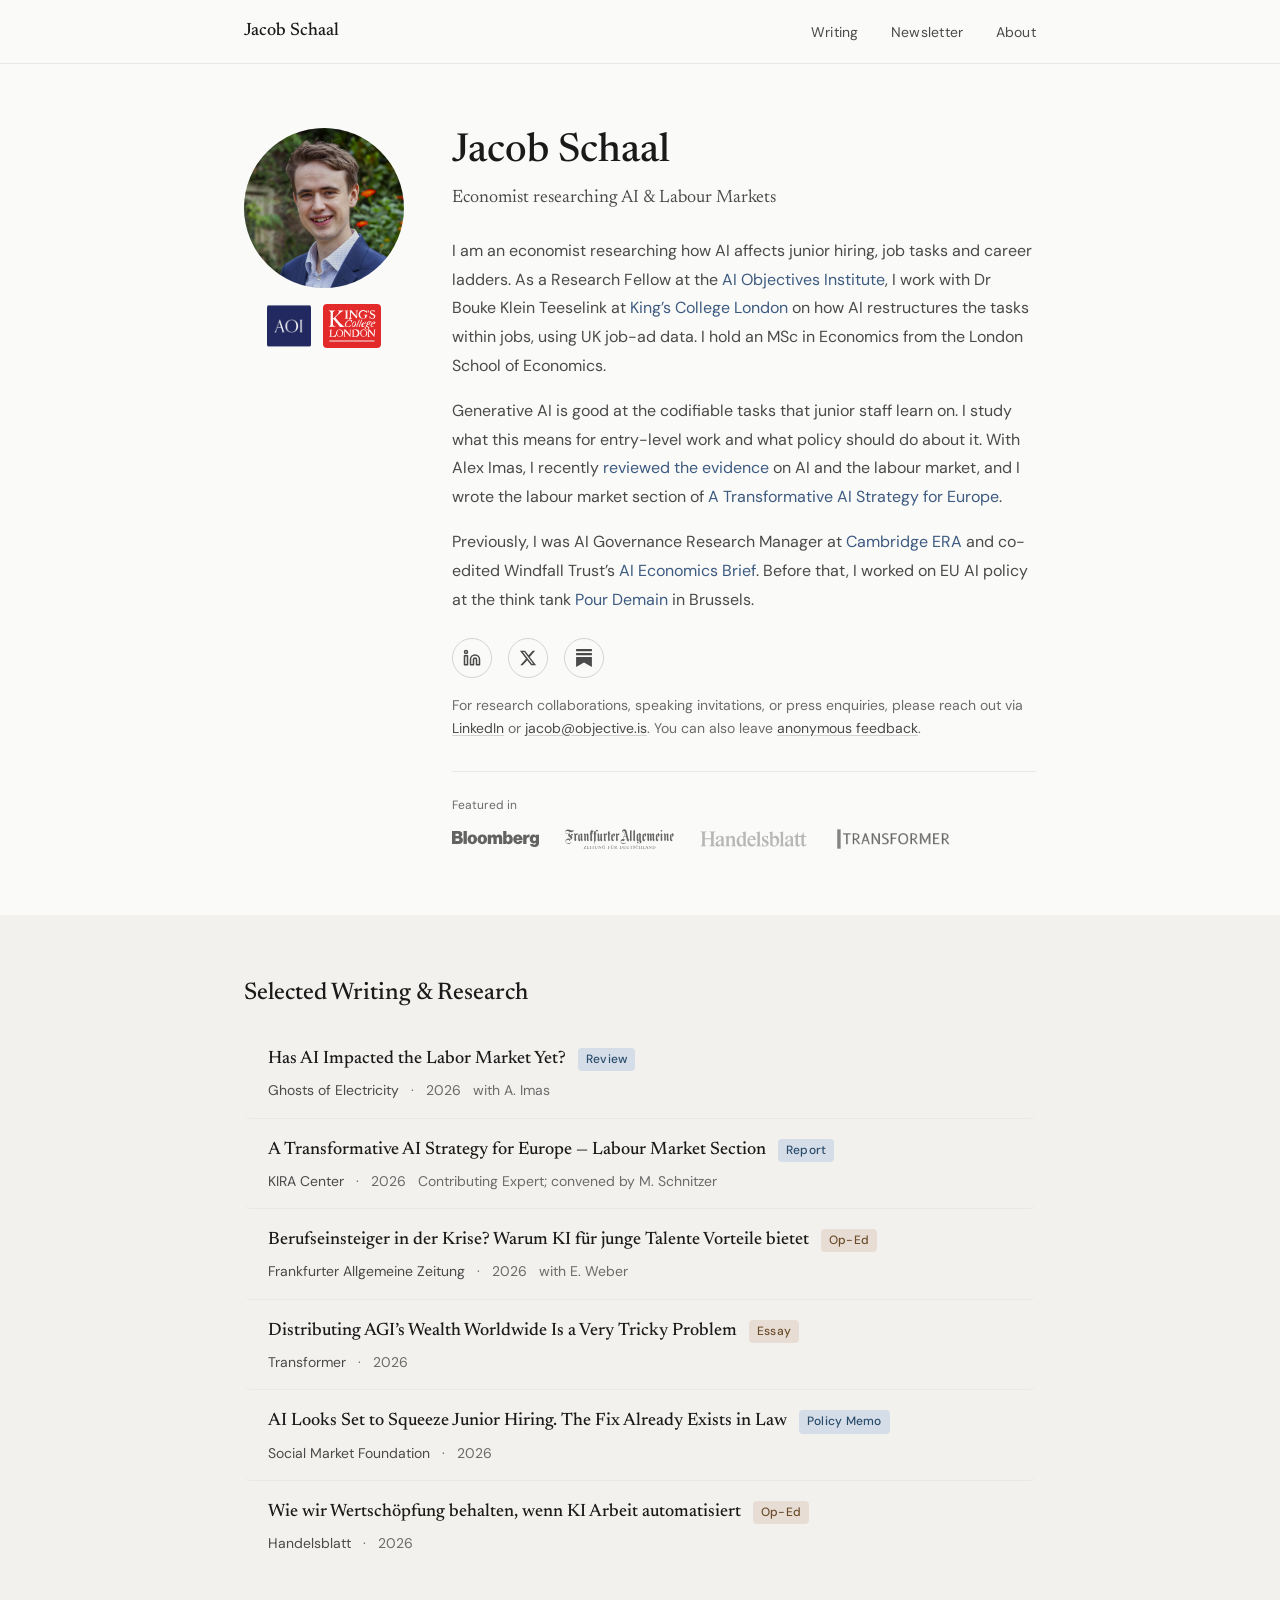
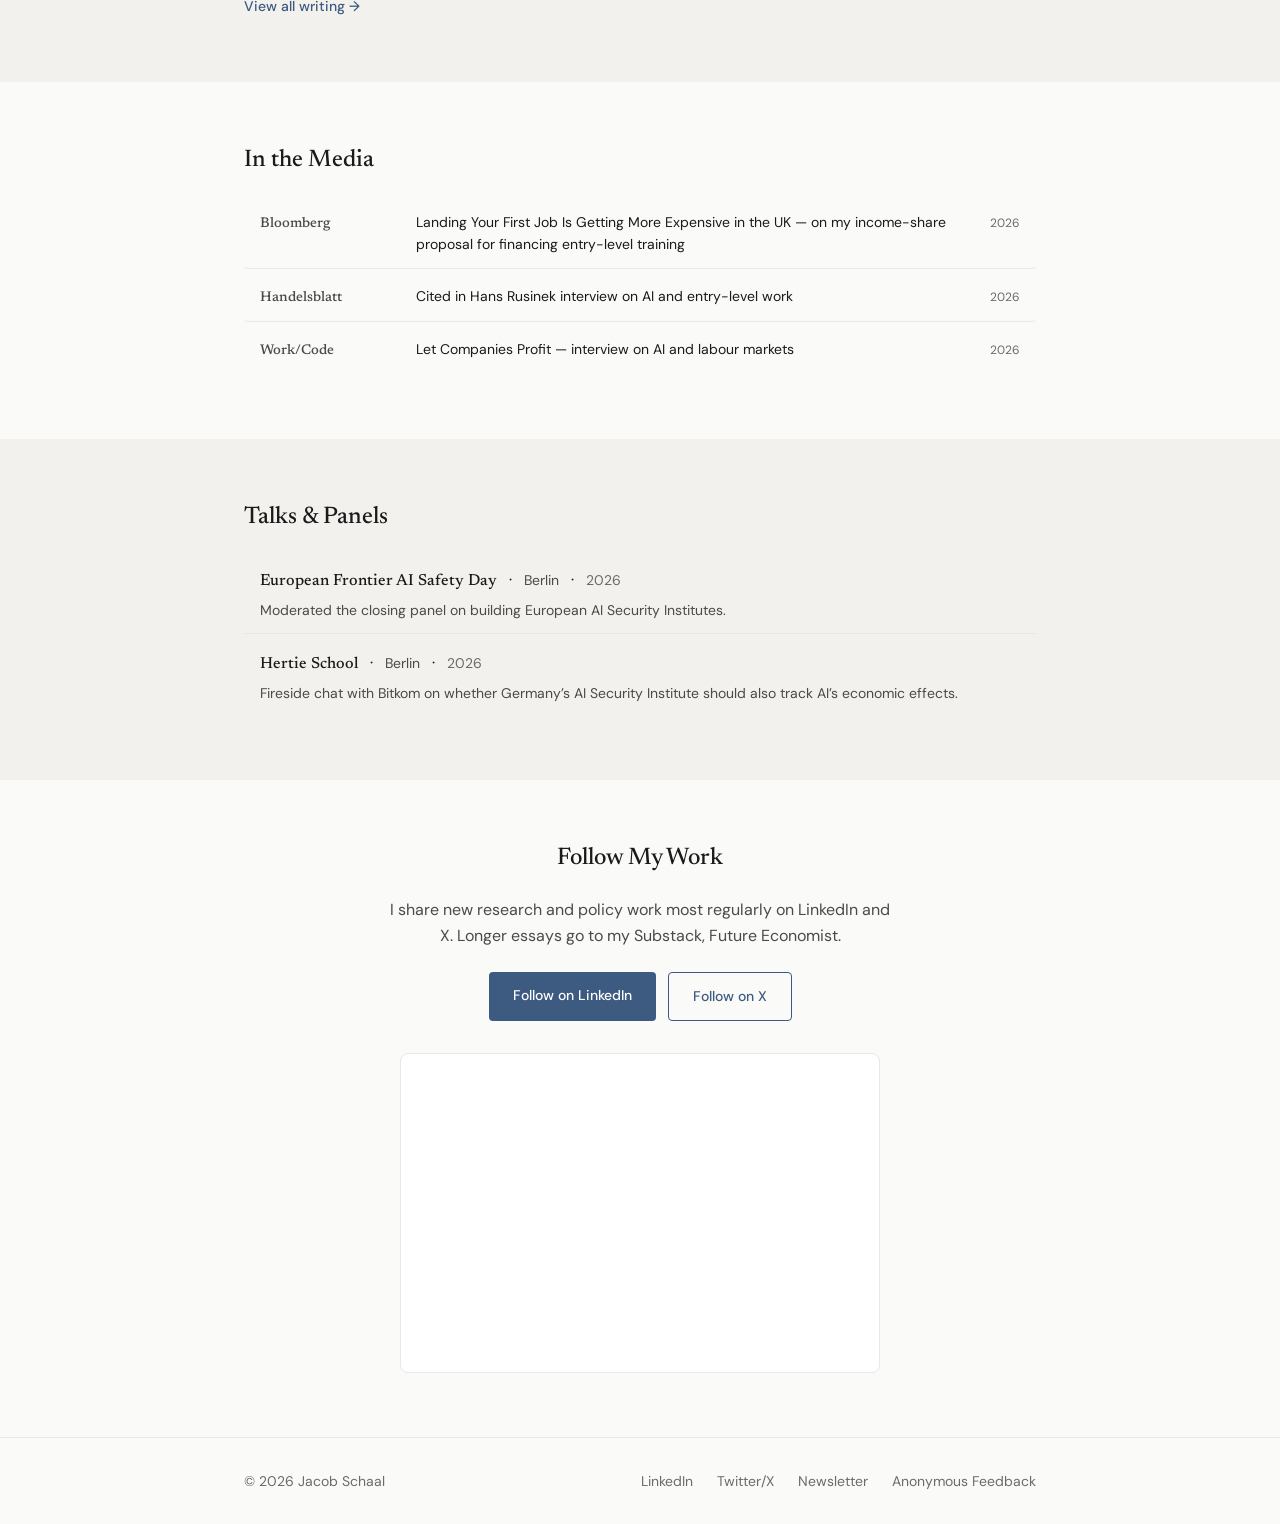
==== commit c6dc9d39: "Slimmer homepage: affiliations and Featured In folded into hero, no descriptions on homepage, better" ====
--- a/index.html
+++ b/index.html
@@ -65,8 +65,18 @@
   <!-- Section 1: Hero -->
   <section id="hero" class="hero">
     <div class="container hero__inner">
-      <div class="hero__photo">
-        <img src="assets/photo/portrait.jpg" alt="Jacob Schaal">
+      <div class="hero__aside">
+        <div class="hero__photo">
+          <img src="assets/photo/portrait.jpg" alt="Jacob Schaal">
+        </div>
+        <div class="hero__affiliations">
+          <a href="https://ai.objectives.institute/" target="_blank" rel="noopener" title="AI Objectives Institute, Research Fellow">
+            <img src="assets/logos/aoi.png" alt="AI Objectives Institute">
+          </a>
+          <a href="https://www.kcl.ac.uk/" target="_blank" rel="noopener" title="King's College London, Research Assistant">
+            <img src="assets/logos/kcl.svg" alt="King's College London">
+          </a>
+        </div>
       </div>
       <div class="hero__content">
         <h1 class="hero__name">Jacob Schaal</h1>
@@ -104,60 +114,28 @@
             <svg viewBox="0 0 24 24" fill="currentColor"><path d="M22.539 8.242H1.46V5.406h21.08zM1.46 10.812V24L12 18.11 22.54 24V10.812zM22.54 0H1.46v2.836h21.08z"/></svg>
           </a>
         </div>
-        <p class="hero__contact">For research collaborations, speaking invitations, or press enquiries, please reach out via <a href="https://www.linkedin.com/in/jacobschaal" target="_blank" rel="noopener">LinkedIn</a> or <a href="#" class="js-email" data-name="jacob" data-domain="objective.is">email</a>. You can also leave <a href="https://admonymous.co/jacobsch" target="_blank" rel="noopener">anonymous feedback</a>.</p>
-      </div>
-    </div>
-  </section>
-
-  <!-- Section 2: Affiliations -->
-  <section id="affiliations" class="section--alt">
-    <div class="container">
-      <h2>Affiliations</h2>
-      <div class="affiliations__grid">
-
-        <a class="affiliation-card" href="https://ai.objectives.institute/" target="_blank" rel="noopener">
-          <div class="affiliation-card__logo">
-            <img src="assets/logos/aoi.png" alt="AI Objectives Institute" onerror="this.style.display='none';this.nextElementSibling.style.display='block';">
-            <span style="display:none;">AOI</span>
-          </div>
-          <div class="affiliation-card__institution">AI Objectives Institute</div>
-          <div class="affiliation-card__role">Research Fellow &middot; 2026&ndash;present</div>
-        </a>
-
-        <a class="affiliation-card" href="https://www.kcl.ac.uk/" target="_blank" rel="noopener">
-          <div class="affiliation-card__logo">
-            <img src="assets/logos/kcl.svg" alt="King's College London" onerror="this.style.display='none';this.nextElementSibling.style.display='block';">
-            <span style="display:none;">King&rsquo;s College London</span>
-          </div>
-          <div class="affiliation-card__institution">King&rsquo;s College London</div>
-          <div class="affiliation-card__role">Research Assistant &middot; 2025&ndash;present</div>
-        </a>
-
-      </div>
-    </div>
-  </section>
-
-  <!-- Section 3: Featured In -->
-  <section id="featured">
-    <div class="container">
-      <h2>Featured In</h2>
-      <div class="logo-bar">
-        <a class="logo-bar__item logo-bar__item--wordmark" href="https://www.bloomberg.com/news/articles/2026-08-16/landing-your-first-job-is-getting-more-expensive-in-the-uk" aria-label="Bloomberg" target="_blank" rel="noopener">
-          <img src="assets/logos/bloomberg.svg" alt="Bloomberg" onerror="this.style.display='none';this.nextElementSibling.style.display='inline-block';">
-          <span class="logo-bar__text" style="display:none;">Bloomberg</span>
-        </a>
-        <a class="logo-bar__item logo-bar__item--script" href="https://www.faz.net/pro/digitalwirtschaft/zukunft-der-arbeit/arbeitsmarkt-deutschland-muss-auf-automatisierung-von-einstiegsstellen-reagieren-110757587.html" aria-label="Frankfurter Allgemeine Zeitung" target="_blank" rel="noopener">
-          <img src="assets/logos/faz-wordmark.svg" alt="FAZ" onerror="this.style.display='none';this.nextElementSibling.style.display='inline-block';">
-          <span class="logo-bar__text" style="display:none;">FAZ</span>
-        </a>
-        <a class="logo-bar__item logo-bar__item--wordmark" href="https://www.handelsblatt.com/meinung/gastbeitraege/gastkommentar-wie-wir-wertschoepfung-behalten-wenn-ki-arbeit-automatisiert-1/100185402.html" aria-label="Handelsblatt" target="_blank" rel="noopener">
-          <img src="assets/logos/handelsblatt.svg" alt="Handelsblatt" onerror="this.style.display='none';this.nextElementSibling.style.display='inline-block';">
-          <span class="logo-bar__text" style="display:none;">Handelsblatt</span>
-        </a>
-        <a class="logo-bar__item logo-bar__item--script" href="https://www.transformernews.ai/p/distributing-agi-wealth-worldwide-difficult" aria-label="Transformer" target="_blank" rel="noopener">
-          <img src="assets/logos/transformer.png" alt="Transformer" onerror="this.style.display='none';this.nextElementSibling.style.display='inline-block';">
-          <span class="logo-bar__text" style="display:none;">Transformer</span>
-        </a>
+        <p class="hero__contact">For research collaborations, speaking invitations, or press enquiries, please reach out via <a href="https://www.linkedin.com/in/jacobschaal" target="_blank" rel="noopener">LinkedIn</a> or <a href="#" class="js-email" data-name="jacob" data-domain="objective.is">jacob [at] objective [dot] is</a>. You can also leave <a href="https://admonymous.co/jacobsch" target="_blank" rel="noopener">anonymous feedback</a>.</p>
+        <div class="hero__featured">
+          <p class="hero__featured-label">Featured in</p>
+          <div class="logo-bar logo-bar--compact">
+            <a class="logo-bar__item logo-bar__item--wordmark" href="https://www.bloomberg.com/news/articles/2026-08-16/landing-your-first-job-is-getting-more-expensive-in-the-uk" aria-label="Bloomberg" target="_blank" rel="noopener">
+              <img src="assets/logos/bloomberg.svg" alt="Bloomberg" onerror="this.style.display='none';this.nextElementSibling.style.display='inline-block';">
+              <span class="logo-bar__text" style="display:none;">Bloomberg</span>
+            </a>
+            <a class="logo-bar__item logo-bar__item--script" href="https://www.faz.net/pro/digitalwirtschaft/zukunft-der-arbeit/arbeitsmarkt-deutschland-muss-auf-automatisierung-von-einstiegsstellen-reagieren-110757587.html" aria-label="Frankfurter Allgemeine Zeitung" target="_blank" rel="noopener">
+              <img src="assets/logos/faz-wordmark.svg" alt="FAZ" onerror="this.style.display='none';this.nextElementSibling.style.display='inline-block';">
+              <span class="logo-bar__text" style="display:none;">FAZ</span>
+            </a>
+            <a class="logo-bar__item logo-bar__item--wordmark" href="https://www.handelsblatt.com/meinung/gastbeitraege/gastkommentar-wie-wir-wertschoepfung-behalten-wenn-ki-arbeit-automatisiert-1/100185402.html" aria-label="Handelsblatt" target="_blank" rel="noopener">
+              <img src="assets/logos/handelsblatt.svg" alt="Handelsblatt" onerror="this.style.display='none';this.nextElementSibling.style.display='inline-block';">
+              <span class="logo-bar__text" style="display:none;">Handelsblatt</span>
+            </a>
+            <a class="logo-bar__item logo-bar__item--script" href="https://www.transformernews.ai/p/distributing-agi-wealth-worldwide-difficult" aria-label="Transformer" target="_blank" rel="noopener">
+              <img src="assets/logos/transformer.png" alt="Transformer" onerror="this.style.display='none';this.nextElementSibling.style.display='inline-block';">
+              <span class="logo-bar__text" style="display:none;">Transformer</span>
+            </a>
+          </div>
+        </div>
       </div>
     </div>
   </section>
@@ -179,7 +157,6 @@
             <span class="writing-item__date">2026</span>
             <span class="writing-item__coauthors">with A. Imas</span>
           </div>
-          <p class="writing-item__description">A review of around 20 empirical papers: no aggregate effect yet, but early signs that AI is cutting junior hiring in exposed white-collar jobs.</p>
         </a>
 
         <a class="writing-item" href="https://transformative-ai.eu/" target="_blank" rel="noopener">
@@ -193,7 +170,6 @@
             <span class="writing-item__date">2026</span>
             <span class="writing-item__coauthors">Contributing Expert; convened by M. Schnitzer</span>
           </div>
-          <p class="writing-item__description">How the EU and member states should measure AI&rsquo;s labour market impact and support displaced workers.</p>
         </a>
 
         <a class="writing-item" href="https://www.faz.net/aktuell/wirtschaft/kuenstliche-intelligenz/warum-junge-aerzte-und-juristen-dank-ki-ploetzlich-mehr-verantwortung-bekommen-accg-201001841.html" target="_blank" rel="noopener">
@@ -207,7 +183,6 @@
             <span class="writing-item__date">2026</span>
             <span class="writing-item__coauthors">with E. Weber</span>
           </div>
-          <p class="writing-item__description">Why AI could give entry-level workers more responsibility, if firms redesign junior roles around it.</p>
         </a>
 
         <a class="writing-item" href="https://www.transformernews.ai/p/distributing-agi-wealth-worldwide-difficult" target="_blank" rel="noopener">
@@ -220,7 +195,6 @@
             <span class="writing-item__date">&middot;</span>
             <span class="writing-item__date">2026</span>
           </div>
-          <p class="writing-item__description">How poorer countries could share in AI&rsquo;s gains: sovereign wealth funds, benefit-sharing agreements and a global dividend.</p>
         </a>
 
         <a class="writing-item" href="https://www.smf.co.uk/opinion-and-analysis/ai-looks-set-to-squeeze-junior-hiring-the-fix-already-exists-in-law/" target="_blank" rel="noopener">
@@ -233,7 +207,6 @@
             <span class="writing-item__date">&middot;</span>
             <span class="writing-item__date">2026</span>
           </div>
-          <p class="writing-item__description">Extending the National Insurance exemption to all workers under 25.</p>
         </a>
 
         <a class="writing-item" href="https://www.handelsblatt.com/meinung/gastbeitraege/gastkommentar-wie-wir-wertschoepfung-behalten-wenn-ki-arbeit-automatisiert-1/100185402.html" target="_blank" rel="noopener">
@@ -246,7 +219,6 @@
             <span class="writing-item__date">&middot;</span>
             <span class="writing-item__date">2026</span>
           </div>
-          <p class="writing-item__description">Why AI middle powers must invest in proprietary AI rather than renting US foundation models.</p>
         </a>
 
       </div>
--- a/css/components.css
+++ b/css/components.css
@@ -355,7 +355,9 @@
 .writing-item__meta {
   display: flex;
   align-items: center;
-  gap: var(--sp-3);
+  flex-wrap: wrap;
+  column-gap: var(--sp-3);
+  row-gap: var(--sp-1);
   margin-top: var(--sp-2);
 }
 
@@ -730,3 +732,58 @@
   color: var(--text-muted);
   margin-top: var(--sp-2);
 }
+
+/* Hero: affiliation logos under the photo */
+.hero__aside {
+  display: flex;
+  flex-direction: column;
+  align-items: center;
+  gap: var(--sp-4);
+}
+
+.hero__affiliations {
+  display: flex;
+  gap: var(--sp-3);
+}
+
+.hero__affiliations img {
+  height: 44px;
+  width: auto;
+  border-radius: var(--radius-sm);
+  display: block;
+}
+
+/* Hero: compact "Featured in" strip */
+.hero__featured {
+  margin-top: var(--sp-8);
+  padding-top: var(--sp-6);
+  border-top: 1px solid var(--border-light);
+}
+
+.hero__featured-label {
+  font-size: var(--fs-xs);
+  color: var(--text-muted);
+  margin-bottom: var(--sp-3);
+}
+
+.logo-bar--compact {
+  justify-content: flex-start;
+  gap: var(--sp-6);
+}
+
+.logo-bar--compact .logo-bar__item img {
+  height: 22px;
+}
+
+.logo-bar--compact .logo-bar__item--wordmark img {
+  height: 16px;
+}
+
+.logo-bar--compact .logo-bar__item--script img {
+  height: 24px;
+}
+
+/* Keep venue, date and co-author chunks unbroken */
+.writing-item__meta > span {
+  white-space: nowrap;
+}
--- a/css/responsive.css
+++ b/css/responsive.css
@@ -219,3 +219,26 @@
     width: 100%;
   }
 }
+
+/* Mobile: compact logos wrap instead of scrolling; more room between items */
+@media (max-width: 768px) {
+  .logo-bar--compact {
+    flex-wrap: wrap;
+    overflow-x: visible;
+    justify-content: center;
+    gap: var(--sp-4) var(--sp-6);
+  }
+
+  .hero__featured-label {
+    text-align: center;
+  }
+
+  .writing-item {
+    padding: var(--sp-6) var(--sp-3);
+  }
+
+  .media-item {
+    padding: var(--sp-4) var(--sp-3);
+  }
+
+}
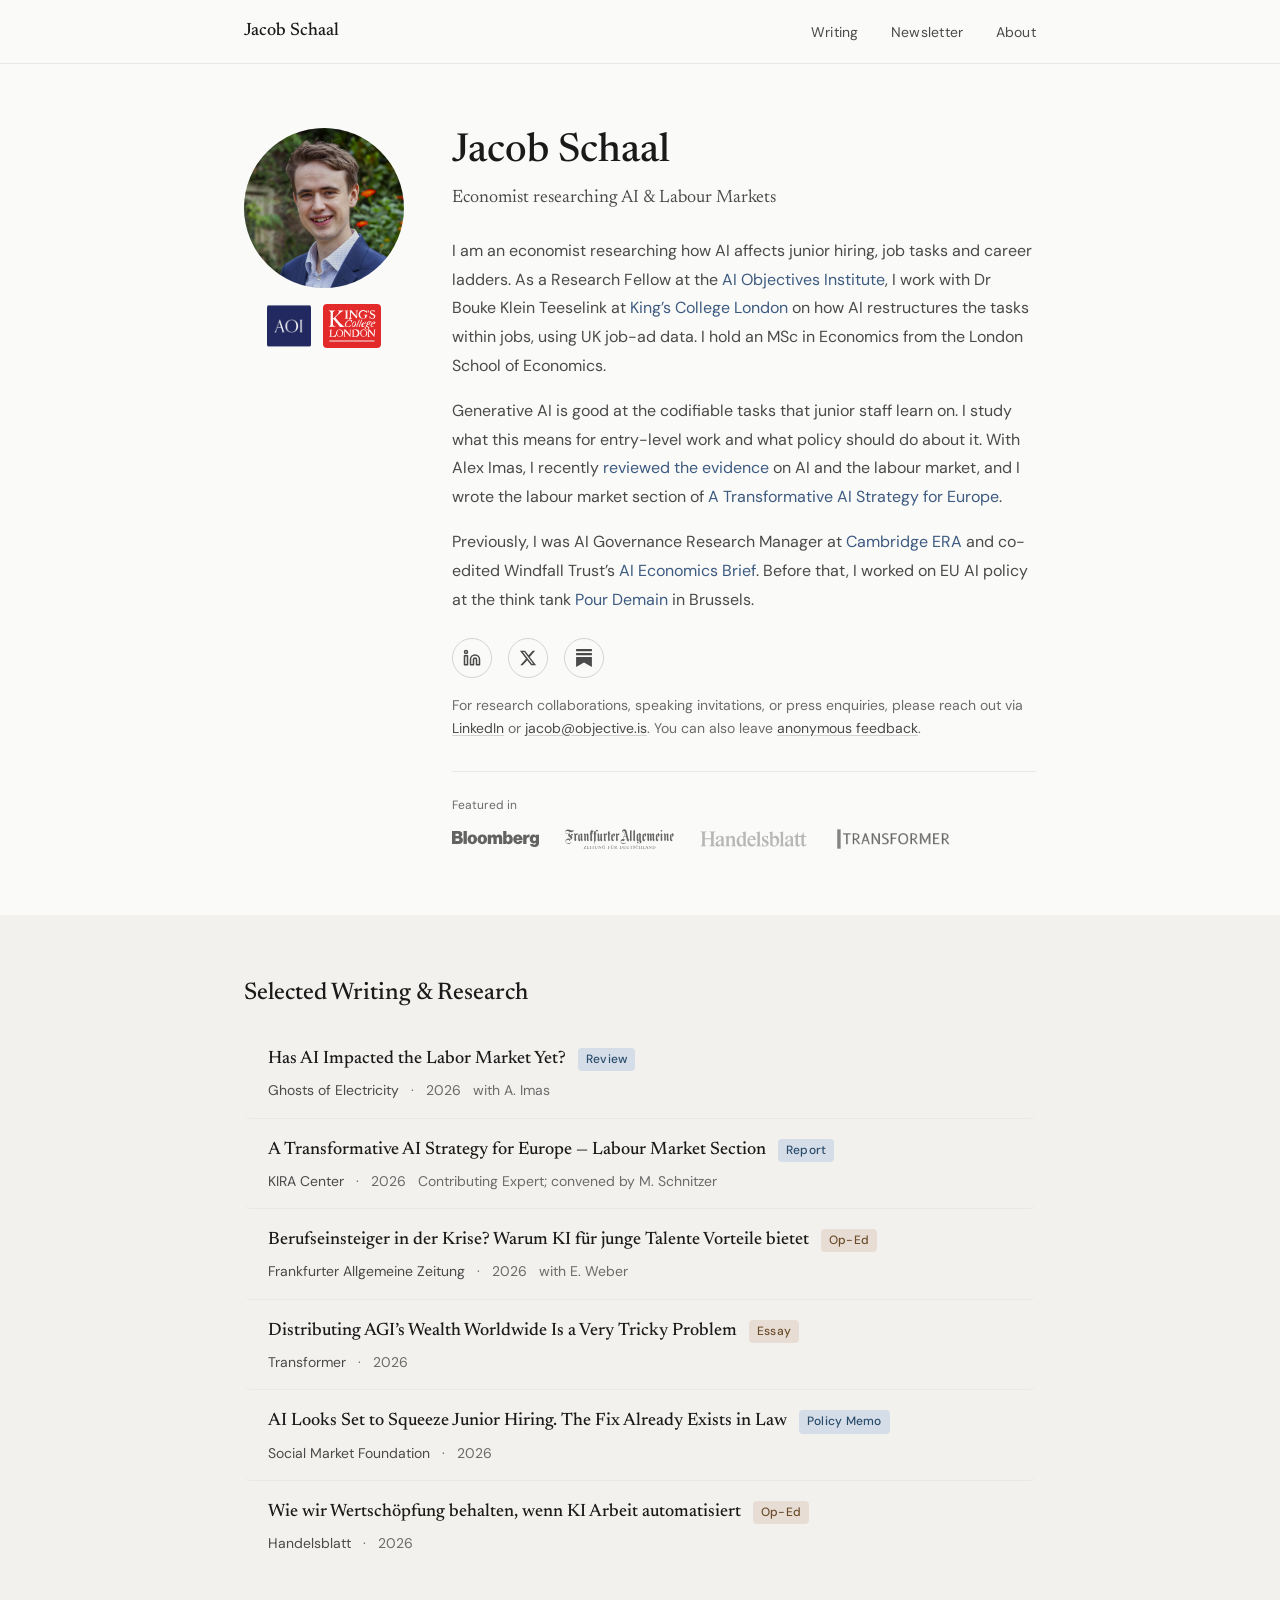
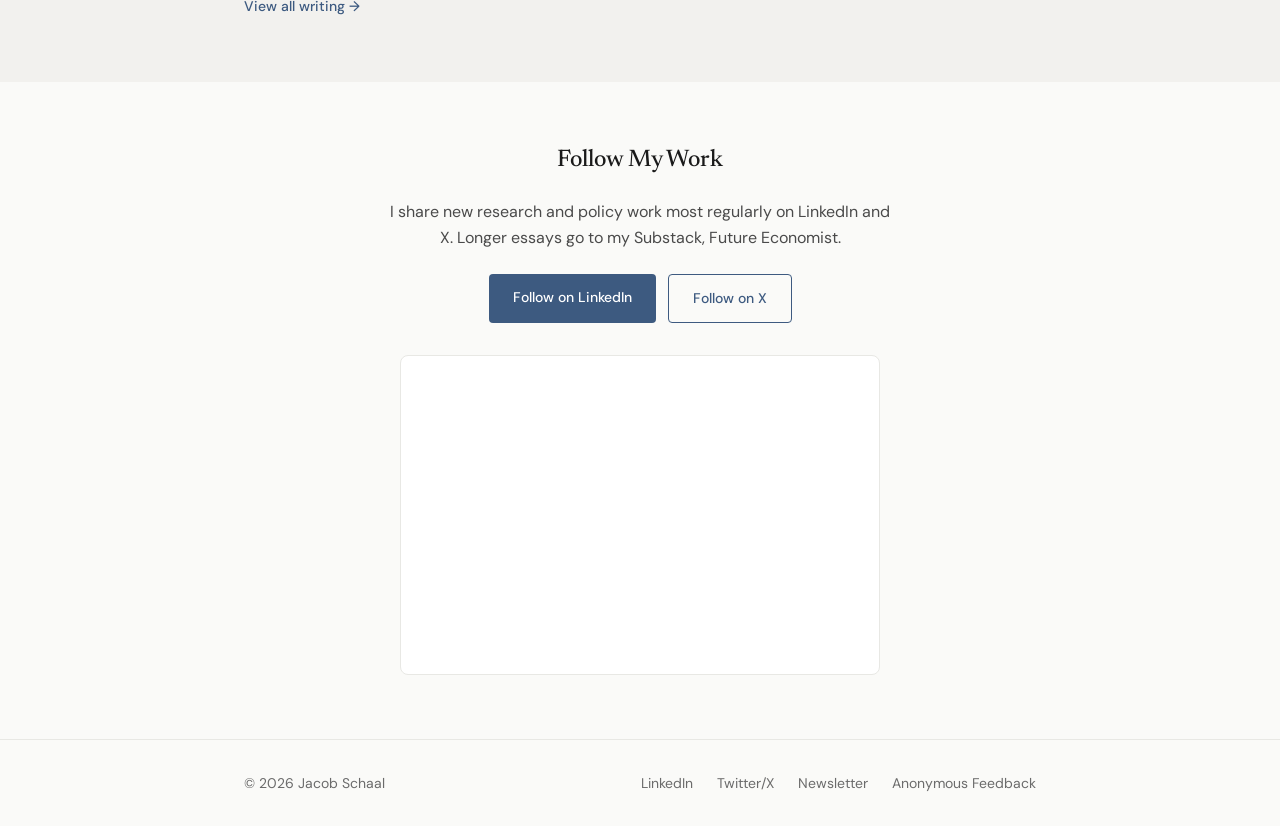
==== commit 728e85f8: "Homepage down to bio, writing, follow; media (+Tagesspiegel) on Writing page, talks on About page Co" ====
--- a/index.html
+++ b/index.html
@@ -226,66 +226,6 @@
     </div>
   </section>
 
-  <!-- Section 5: In the Media -->
-  <section id="media">
-    <div class="container">
-      <h2>In the Media</h2>
-      <div class="media-list">
-
-        <a class="media-item" href="https://www.bloomberg.com/news/articles/2026-08-16/landing-your-first-job-is-getting-more-expensive-in-the-uk" target="_blank" rel="noopener">
-          <span class="media-item__outlet">Bloomberg</span>
-          <span class="media-item__headline">Landing Your First Job Is Getting More Expensive in the UK &mdash; on my income-share proposal for financing entry-level training</span>
-          <span class="media-item__date">2026</span>
-        </a>
-
-        <a class="media-item" href="https://www.handelsblatt.com/unternehmen/management/karriere-derzeit-tappen-viele-organisationen-in-die-effizienzfalle/100207232.html" target="_blank" rel="noopener">
-          <span class="media-item__outlet">Handelsblatt</span>
-          <span class="media-item__headline">Cited in Hans Rusinek interview on AI and entry-level work</span>
-          <span class="media-item__date">2026</span>
-        </a>
-
-        <a class="media-item" href="https://workcode.substack.com/p/jacob-schaal-let-companies-profit" target="_blank" rel="noopener">
-          <span class="media-item__outlet">Work/Code</span>
-          <span class="media-item__headline">Let Companies Profit &mdash; interview on AI and labour markets</span>
-          <span class="media-item__date">2026</span>
-        </a>
-
-      </div>
-    </div>
-  </section>
-
-  <!-- Section 6: Talks & Panels -->
-  <section id="talks" class="section--alt">
-    <div class="container">
-      <h2>Talks &amp; Panels</h2>
-      <div class="talks-list">
-
-        <div class="talk-item">
-          <div class="talk-item__header">
-            <span class="talk-item__event">European Frontier AI Safety Day</span>
-            &middot;
-            <span class="talk-item__location">Berlin</span>
-            &middot;
-            <span class="talk-item__date">2026</span>
-          </div>
-          <p class="talk-item__description">Moderated the closing panel on building European AI Security Institutes.</p>
-        </div>
-
-        <div class="talk-item">
-          <div class="talk-item__header">
-            <span class="talk-item__event">Hertie School</span>
-            &middot;
-            <span class="talk-item__location">Berlin</span>
-            &middot;
-            <span class="talk-item__date">2026</span>
-          </div>
-          <p class="talk-item__description">Fireside chat with Bitkom on whether Germany&rsquo;s AI Security Institute should also track AI&rsquo;s economic effects.</p>
-        </div>
-
-      </div>
-    </div>
-  </section>
-
   <!-- Section 8: Follow -->
   <section id="newsletter">
     <div class="container newsletter__inner">
